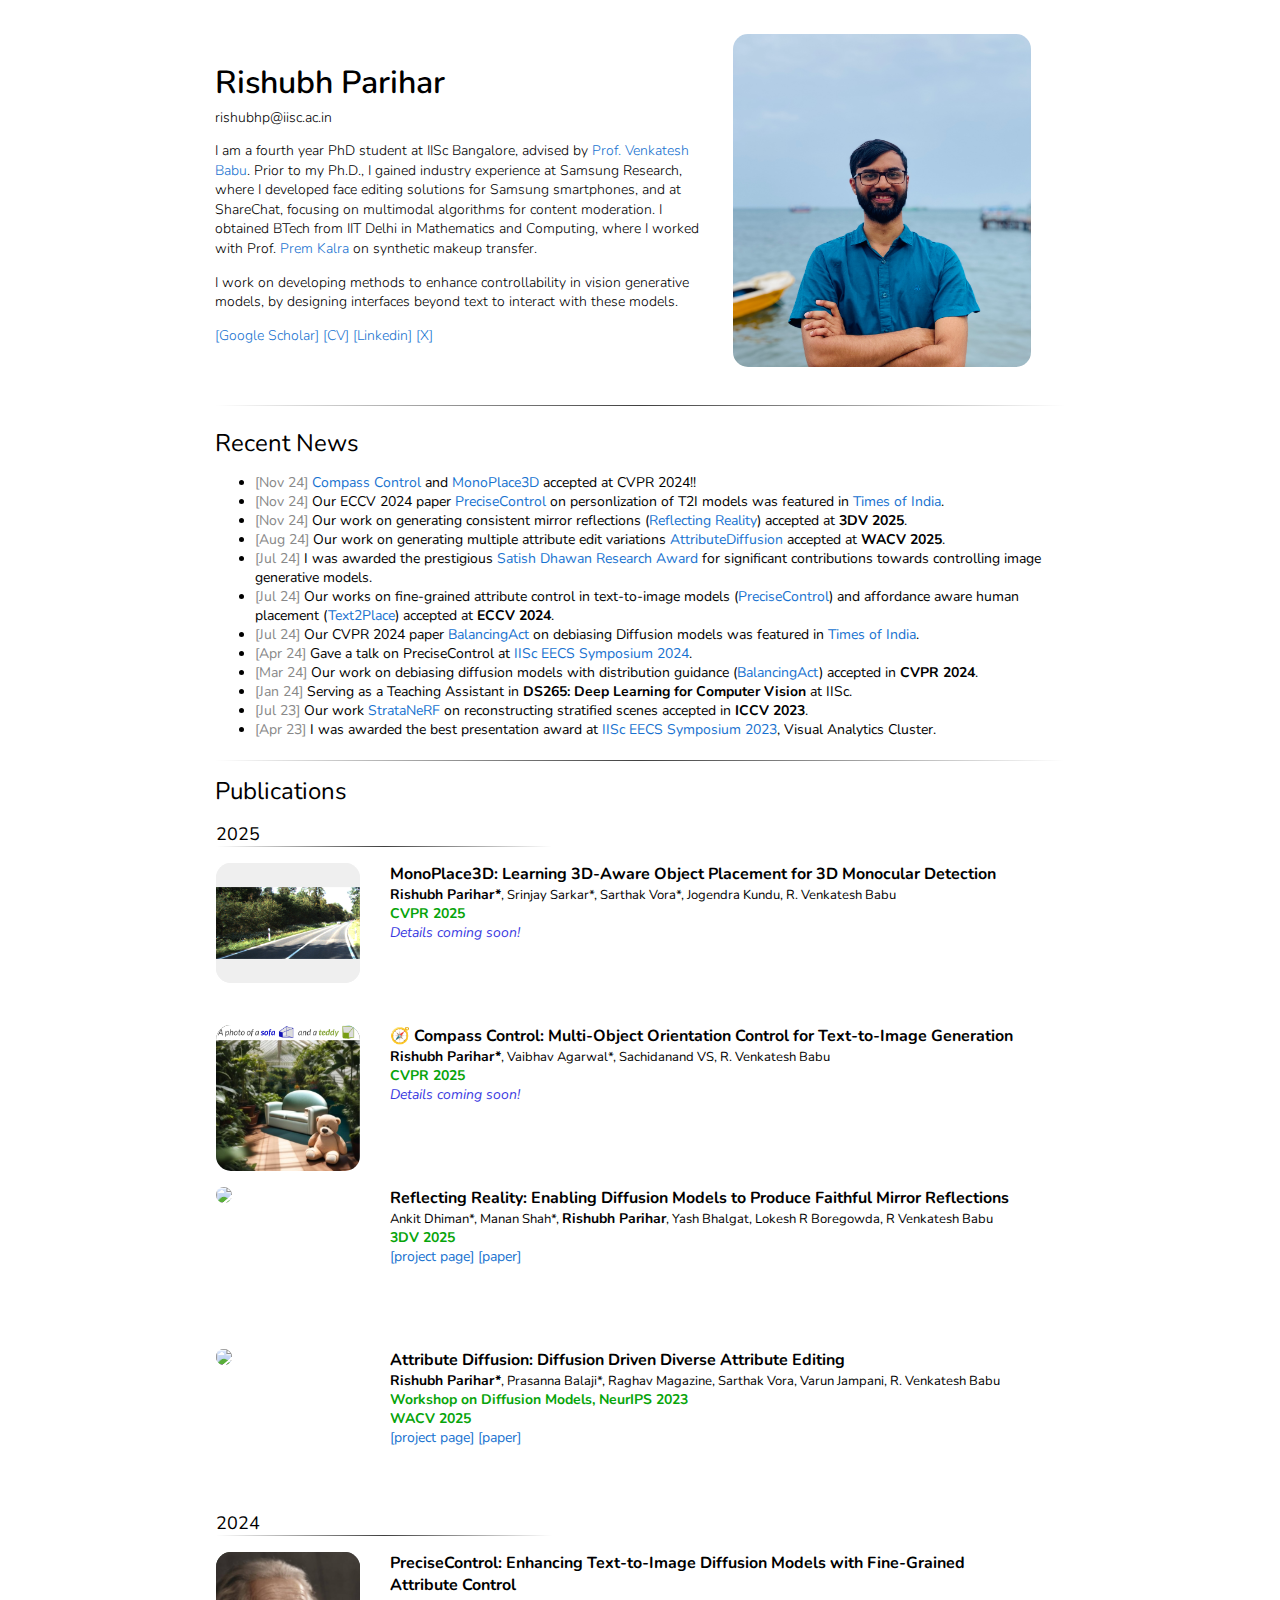
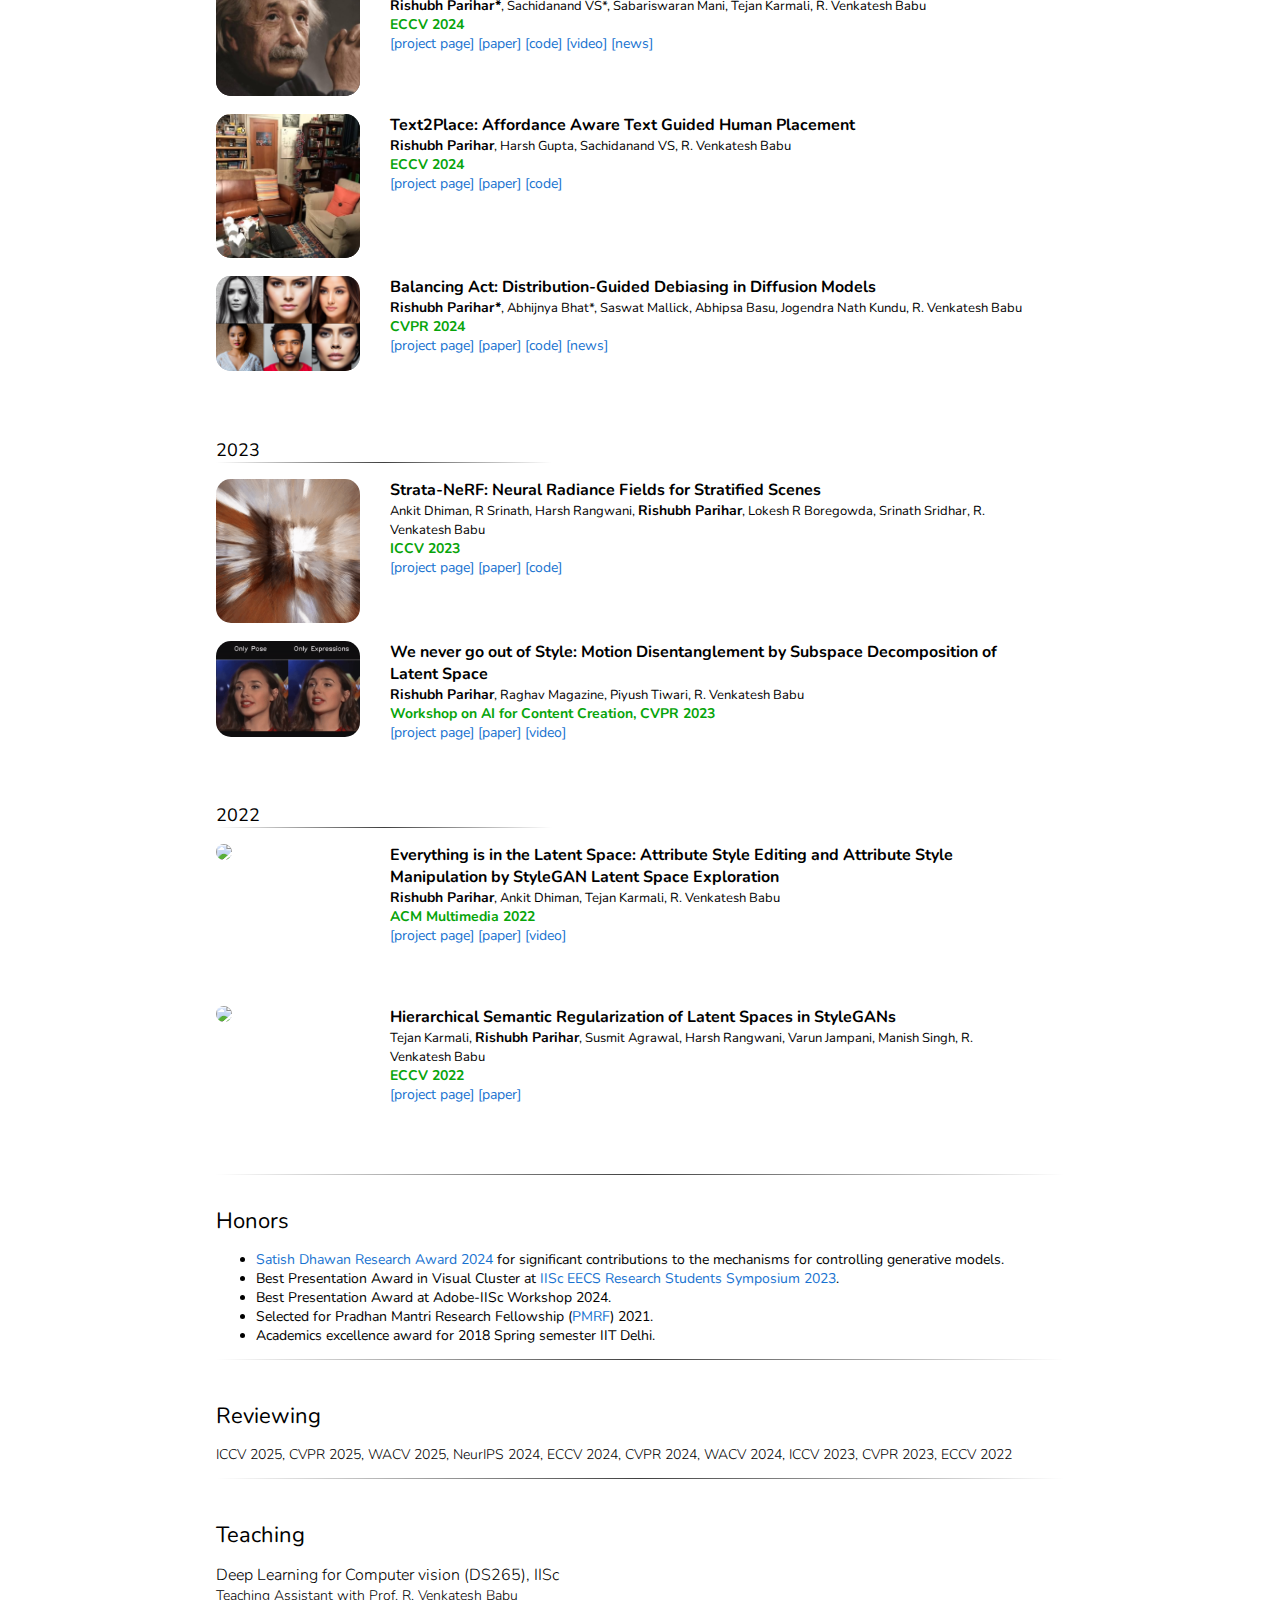
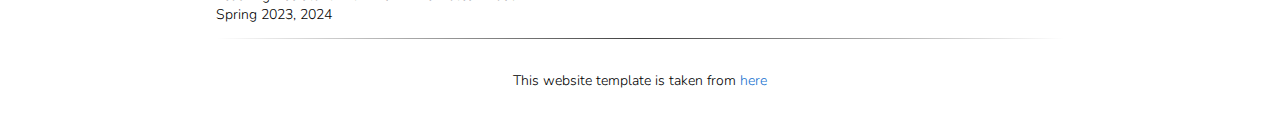
==== index.html @ c621f597 "small-changes" ====
<!DOCTYPE HTML>
<html lang="en"><head><meta http-equiv="Content-Type" content="text/html; charset=UTF-8">

  <title>Rishubh Parihar</title>
  
  <meta name="author" content="Rishubh Parihar">
  <meta name="viewport" content="width=device-width, initial-scale=1">
  <link rel="stylesheet" type="text/css" href="stylesheet.css">
	<link rel="icon" href="data:image/svg+xml,<svg xmlns=%22http://www.w3.org/2000/svg%22 viewBox=%220 0 100 100%22><text y=%22.9em%22 font-size=%2290%22>🎨</text></svg>">
  </style>
</head>  


<head>
  <meta charset="UTF-8">
  <meta name="viewport" content="width=device-width, initial-scale=1.0">
  <title>Rounded Image Example</title>
  <style>
    .rounded-image {
      width: 90%;
      max-width: 100%;
      border-radius: 15px; /* Adjust the value to control roundness */
    }
  </style>
</head>

<head>
  <link href="https://fonts.googleapis.com/css2?family=Nunito:wght@200;300;400;600;700;800;900&display=swap" rel="stylesheet">
  <style>
    body {
      font-family: 'Nunito', sans-serif;
    }
    h1 {
      font-weight: 800; /* Example of using ExtraBold weight */
    }
    p {
      font-weight: 300; /* Example of using Regular weight */
    }
  </style>
</head>


<body style="background-color: rgb(255, 255, 255);">
  <table style="width:100%;max-width:850px;border:20px;border-spacing:0px;border-collapse:separate;margin-right:auto;margin-left:auto;"><tbody>
    <tr style="padding:0px">
      <td style="padding:0px">
        <table style="width:100%;border:0px;border-spacing:0px;border-collapse:separate;margin-right:auto;margin-left:auto;"><tbody>
          <tr style="padding:0px">
            <td style="padding:0%;width:55%;vertical-align:middle;">
              <p style="text-align:left; font-family: 'Nunito', sans-serif; font-weight: 600; margin-bottom: 4px;">
                <font size="6">
                Rishubh Parihar
                </font>
              </p>
              <p style="margin-top: 4px;">
                rishubhp@iisc.ac.in
              </p>
              <p style="line-height:1.4; font-family: 'Nunito', sans-serif; font-weight: 300" > 
              I am a fourth year PhD student at IISc Bangalore, advised by <a href="http://cds.iisc.ac.in/faculty/venky/">Prof. Venkatesh Babu</a>.
              Prior to my Ph.D., I gained industry experience at Samsung Research, where I developed face editing solutions for Samsung smartphones, and at ShareChat, focusing on multimodal algorithms for content moderation. 
              I obtained BTech from IIT Delhi in Mathematics and Computing, where I worked with Prof. <a href="https://www.cse.iitd.ac.in/~pkalra/">Prem Kalra</a> on synthetic makeup transfer.   
              </p>
              <p style="line-height:1.4; font-family: 'Nunito', sans-serif; font-weight: 300"> 
              I work on developing methods to enhance controllability in vision generative models, by designing interfaces beyond text to interact with these models.
              </p>
              <p style="text-align:left">
                <a href="https://scholar.google.com/citations?user=RaRoJFYAAAAJ&hl=en">[Google Scholar]</a>
                <a href="data/rishubh_parihar_cv.pdf">[CV]</a>
                <a href="https://www.linkedin.com/in/rishubh-parihar?originalSubdomain=in">[Linkedin]</a>
                <a href="https://www.linkedin.com/in/rishubh-parihar?originalSubdomain=in">[X]</a>
              </p>
            </td>
            <td style="padding-top:3%;padding-bottom:3%;padding-left:3%;width:40%;max-width:40%;">
              <img class="rounded-image" src="images/dp-n.jpg"> 
            </td>
          </tr>
        </tbody></table>

        <hr>

        <table style="width:100%;border:0px;border-spacing:0px;border-collapse:separate;margin-right:auto;margin-left:auto;"><tbody>
          <!-- News -->
          <tr>
            <td style="padding:0px;width:100%;vertical-align:middle">
              <p style="text-align:left; font-family: 'Nunito', sans-serif; font-weight: 400">
                <font size="5">Recent News</font>
              </p>
              <ul>
		            <li> <font color="#888888">[Nov 24]</font>   <a href="https://rishubhpar.github.io">Compass Control</a> and <a href="https://rishubhpar.github.io">MonoPlace3D</a> accepted at CVPR 2024!! </li>
                <li> <font color="#888888">[Nov 24]</font>   Our ECCV 2024 paper <a href="https://rishubhpar.github.io/PreciseControl.home/">PreciseControl</a> on personlization of T2I models was featured in <a href="https://timesofindia.indiatimes.com/science/dream-to-reality-iisc-system-can-bring-photos-to-life-change-its-context/articleshow/114796003.cms">Times of India</a>. </li>
                <li> <font color="#888888">[Nov 24]</font>   Our work on generating consistent mirror reflections (<a href="https://val.cds.iisc.ac.in/reflecting-reality.github.io/">Reflecting Reality</a>) accepted at <strong>3DV 2025</strong>. </li>
                <li> <font color="#888888">[Aug 24]</font>   Our work on generating multiple attribute edit variations <a href="https://rishubhpar.github.io/">AttributeDiffusion</a> accepted at <strong>WACV 2025</strong>. </li>
                <li> <font color="#888888">[Jul 24]</font>   I was awarded the prestigious <a href = "https://odaa.iisc.ac.in/prof-satish-dhawan-research-award/#:~:text=Prof%20Satish%20Dhawan%20Research%20Award%20was%20instituted%20by%20alumnus%20Swapnesh,focus%20on%20benefiting%20developing%20countries.">Satish Dhawan Research Award</a> for significant contributions towards controlling image generative models.</li>
                <li> <font color="#888888">[Jul 24]</font>   Our works on fine-grained attribute control in text-to-image models (<a href="https://rishubhpar.github.io/PreciseControl.home/">PreciseControl</a>) and affordance aware human placement (<a href="https://rishubhpar.github.io/Text2Place/">Text2Place</a>) accepted at <strong>ECCV 2024</strong>. </li>
                <li> <font color="#888888">[Jul 24]</font>   Our CVPR 2024 paper <a href="https://ab-34.github.io/balancing_act/">BalancingAct</a> on debiasing Diffusion models was featured in <a href="https://timesofindia.indiatimes.com/city/bengaluru/iisc-team-develops-method-to-reduce-bias-in-ai-images/articleshow/112119878.cms">Times of India</a>. </li>
                <li> <font color="#888888">[Apr 24]</font>   Gave a talk on PreciseControl at <a href="https://eecs.iisc.ac.in/eecs-research-students-symposium-2024-2/">IISc EECS Symposium 2024</a>. </li> 
                <li> <font color="#888888">[Mar 24]</font>   Our work on debiasing diffusion models with distribution guidance (<a href="https://ab-34.github.io/balancing_act/">BalancingAct</a>) accepted in <strong>CVPR 2024</strong>. </li> 
                <li> <font color="#888888">[Jan 24]</font>   Serving as a Teaching Assistant in <strong>DS265: Deep Learning for Computer Vision</strong> at IISc. </li> 
                <li> <font color="#888888">[Jul 23]</font>   Our work <a href="https://ankitatiisc.github.io/Strata-NeRF/">StrataNeRF</a> on reconstructing stratified scenes accepted in <strong>ICCV 2023</strong>. </li> 
                <li> <font color="#888888">[Apr 23]</font>   I was awarded the best presentation award at <a href="https://eecs.iisc.ac.in/EECS2023/">IISc EECS Symposium 2023</a>, Visual Analytics Cluster. </li> 
              </ul>
            </td>
          </tr> 

        </tbody></table>

        <hr>

        <!-- Publication details -->
        <table style="width:100%;border:0px;border-spacing:0px;border-collapse:collapse;margin-right:auto;margin-left:auto;"><tbody>
          <p style="text-align:left; font-family: 'Nunito', sans-serif; font-weight: 400">
            <font size="5">
            Publications
            </font>
          </p>


          <td>
            <p style="padding-bottom:0px; margin-bottom: 0px; margin-top: 0px; text-align:left; font-family: 'Nunito', sans-serif; font-weight: 400">
              <font size="4.5">
              2025
              </font>
              <hr class="year_hr" style="margin-top: 0px;">
            </p> 
          </td> 

          <!-- MonoPlace3D -->
          <tr onmouseout="monoplace3D_stop()" onmouseover="monoplace3D_start()">
            <td style="padding-top:20;padding-bottom:20;width:20%;vertical-align:middle">
              <div class="one">
                <div class="two" id='monoplace_image'>
                  <img class="rounded-image" src='images/mono-place-before.png' width="140"></div>
                  <img class="rounded-image" src='images/mono-place-after.png' width="140">
              </div>
              <script type="text/javascript">
                function monoplace3D_start() {
                  document.getElementById('monoplace_image').style.opacity = "0";
                }
                function monoplace3D_stop() {
                  document.getElementById('monoplace_image').style.opacity = "1";
                }
                monoplace3D_stop()
              </script>
            </td>

            <td style="padding-left:5px;padding-right:40px;padding-top:20;padding-bottom:20;width:80%;vertical-align:top">
              <papertitle><font size="3">MonoPlace3D: Learning 3D-Aware Object Placement for 3D Monocular Detection</font></papertitle>
              <br> 
              <font size="2">
              <strong>Rishubh Parihar*</strong>,
              Srinjay Sarkar*,
              Sarthak Vora*,
              Jogendra Kundu,
              R. Venkatesh Babu
              </font>
              <br>
              <span class="conf-name-text"><strong>CVPR 2025</strong></span>
              <br>
              <em><span style="color: rgb(58, 58, 223);">Details coming soon!</em>
              <br> 
            </td>
          </tr>		

          <!-- CompassControl -->
          <tr onmouseout="compass_stop()" onmouseover="compass_start()">
            <td style="padding-top:20;padding-bottom:20;width:20%;vertical-align:middle">
              <div class="one">
                <div class="two" id='compass_image'>
                  <img class="rounded-image" src='images/compass-c-before.png' width="140"></div>
                  <img class="rounded-image" src='images/compass-c-after.gif' width="140">
              </div>
              <script type="text/javascript">
                function compass_start() {
                  document.getElementById('compass_image').style.opacity = "0";
                }
                function compass_stop() {
                  document.getElementById('compass_image').style.opacity = "1";
                }
                compass_stop()
              </script>
            </td>

            <td style="padding-left:5px;padding-right:40px;padding-top:20;padding-bottom:20;width:80%;vertical-align:top">
              <papertitle><font size="3">🧭 Compass Control: Multi-Object Orientation Control for Text-to-Image Generation</font></papertitle>
              <br> 
              <font size="2">
              <strong>Rishubh Parihar*</strong>,
              Vaibhav Agarwal*,
              Sachidanand VS, 
              R. Venkatesh Babu
              </font>
              <br>
              <span class="conf-name-text"><strong>CVPR 2025</strong></span>
              <br>
              <em><span style="color: rgb(58, 58, 223);">Details coming soon!</em>
              <br> 
              <p></p> 
            </td>
          </tr>		

          <!-- Reflecting Reality --> 
          <tr onmouseout="attributediff_stop()" onmouseover="attributediff_start()">
            <td style="padding-top:10;padding-bottom:10;width:20%;vertical-align:middle">
              <div class="one">
                <div class="two" id='attributediff_image'>
                  <img class="rounded-image" src='images/reflecting-reality-after.png' width="140"></div>
                  <img class="rounded-image" src='images/reflecting-reality-before.png' width="140"> 
              </div>
              <script type="text/javascript">
                function attributediff_start() {
                  document.getElementById('attributediff_image').style.opacity = "1";
                }
                function attributediff_stop() {
                  document.getElementById('attributediff_image').style.opacity = "0";
                }
              attributediff_stop()
              </script>
            </td>

            <td style="padding-left:5px;padding-right:40px;padding-top:20;padding-bottom:20;width:80%;vertical-align:top">
              <papertitle><font size="3">Reflecting Reality: Enabling Diffusion Models to Produce Faithful Mirror Reflections</font></papertitle>
              <br> 
              <font size="2">
              Ankit Dhiman*,
              Manan Shah*,
              <strong>Rishubh Parihar</strong>,    
              Yash Bhalgat,
              Lokesh R Boregowda,
              R Venkatesh Babu
              </font>
              <br>
              <span class="conf-name-text"><strong>3DV 2025</strong></span>
	            <br>
              <a href="https://val.cds.iisc.ac.in/reflecting-reality.github.io/">[project page]</a> 
              <a href="https://arxiv.org/abs/2409.14677">[paper]</a> 
              <br> 
            </td>
          </tr>		

          <!-- Explore diverse attributes --> 
          <tr onmouseout="attributediff_stop()" onmouseover="attributediff_start()">
            <td style="padding-top:10;padding-bottom:10;width:20%;vertical-align:middle">
              <div class="one">
                <div class="two" id='attributediff_image'>
                  <img class="rounded-image" src='images/attributediff_after.gif' width="140"></div>
                  <img class="rounded-image" src='images/attributediff_before.gif' width="140"> 
              </div>
              <script type="text/javascript">
                function attributediff_start() {
                  document.getElementById('attributediff_image').style.opacity = "1";
                }
                function attributediff_stop() {
                  document.getElementById('attributediff_image').style.opacity = "0";
                }
              attributediff_stop()
              </script>
            </td>

            <td style="padding-left:5px;padding-right:40px;padding-top:20;padding-bottom:20;width:80%;vertical-align:top">
              <papertitle><font size="3">Attribute Diffusion: Diffusion Driven Diverse Attribute Editing</font></papertitle>
              <br> 
              <font size="2">
              <strong>Rishubh Parihar*</strong>,
              Prasanna Balaji*,
              Raghav Magazine,
              Sarthak Vora,
              Varun Jampani,
              R. Venkatesh Babu
              </font>
              <br>
              <span class="conf-name-text"><strong>Workshop on Diffusion Models, NeurIPS 2023</strong></span>
              <br>
              <span class="conf-name-text"><strong>WACV 2025</strong></span>
	            <br>
              <a href="https://rishubhpar.github.io/attributediffusion/">[project page]</a>
              <a href="https://openaccess.thecvf.com/content/WACV2025/papers/Parihar_Attribute_Diffusion_Diffusion_Driven_Diverse_Attribute_Editing_WACV_2025_paper.pdf">[paper]</a> 
              <br> 
            </td>
          </tr>		  

          <td>
            <p style="padding-bottom:0px; margin-bottom: 0px; margin-top: 0px; text-align:left; font-family: 'Nunito', sans-serif; font-weight: 400">
              <font size="4.5">
              2024
              </font>
              <hr class="year_hr" style="margin-top: 0px;">
            </p> 
          </td>

          <!-- Precise Control -->
          <tr onmouseout="precise_stop()" onmouseover="precise_start()">
          <td style="padding-top:20;padding-bottom:20;width:20%;vertical-align:middle">
              <div class="one">
                <div class="two" id='pc_image'>
                  <img class="rounded-image" src='images/precise-ctrl-before.png' width="140"></div>
                  <img class="rounded-image" src='images/precise-ctrl-after.png' width="140">
              </div>
              <script type="text/javascript">
                function precise_start() {
                  document.getElementById('pc_image').style.opacity = "0";
                }
                function precise_stop() {
                  document.getElementById('pc_image').style.opacity = "1";
                }
                precise_stop()
              </script>
            </td>

            <td style="padding-left:5px;padding-right:40px;padding-top:20;padding-bottom:20;width:80%;vertical-align:top">
              <papertitle><font size="3">PreciseControl: Enhancing Text-to-Image Diffusion Models with Fine-Grained Attribute Control</font></papertitle>
              <br> 
              <font size="2">
              <strong>Rishubh Parihar*</strong>,
              Sachidanand VS*,
              Sabariswaran Mani,
              Tejan Karmali,
              R. Venkatesh Babu
              </font>
              <br>
              <span class="conf-name-text"><strong>ECCV 2024</strong></span>
	            <br>
              <a href="https://rishubhpar.github.io/PreciseControl.home/">[project page]</a>
              <a href="https://arxiv.org/abs/2408.05083">[paper]</a> 
              <a href="https://github.com/rishubhpar/PreciseControl">[code]</a> 
              <a href="https://www.youtube.com/watch?v=t9GJT1HnQhU">[video]</a> 
              <a href="https://timesofindia.indiatimes.com/science/dream-to-reality-iisc-system-can-bring-photos-to-life-change-its-context/articleshow/114796003.cms">[news]</a>  
              <br> 
              <p></p> 
            </td>
          </tr>		


          <!-- Text2Place -->
          <tr onmouseout="text2place_stop()" onmouseover="text2place_start()">
            <td style="padding-top:20;padding-bottom:20;width:20%;vertical-align:middle">
              <div class="one">
                <div class="two" id='personscene_image'>
                  <img class="rounded-image" src='images/person-scene-before.png' width="140"></div>
                  <img class="rounded-image" src='images/person-scene-after.png' width="140">
              </div>
              <script type="text/javascript">
                function text2place_start() {
                  document.getElementById('personscene_image').style.opacity = "0";
                }
                function text2place_stop() {
                  document.getElementById('personscene_image').style.opacity = "1";
                }
                text2place_stop()
              </script>
            </td>

            <td style="padding-left:5px;padding-right:40px;padding-top:20;padding-bottom:20;width:80%;vertical-align:top">
              <papertitle><font size="3">Text2Place: Affordance Aware Text Guided Human Placement</font></papertitle>
              <br> 
              <font size="2">
              <strong>Rishubh Parihar</strong>,
              Harsh Gupta,
              Sachidanand VS,
              R. Venkatesh Babu
              </font>
              <br>
              <span class="conf-name-text"><strong>ECCV 2024</strong></span>
	            <br>
              <a href="https://rishubhpar.github.io/Text2Place/">[project page]</a>
              <a href="https://arxiv.org/pdf/2407.15446v1">[paper]</a> 
              <a href="https://github.com/Harsh-Gupta9897/Text2Place">[code]</a>
              <br> 
              <p></p> 
            </td>
          </tr>		


          <!-- BalancingAct -->
          <tr onmouseout="balance_stop()" onmouseover="balance_start()">
            <td style="padding-top:20;padding-bottom:20;width:20%;vertical-align:bottom">
              <div class="one">
                <div class="two" id='balanceAct_image'>
                  <img class="rounded-image" src='images/balancingAct-before.png' width="140"></div>
                  <img class="rounded-image" src='images/balancingAct-after.png' width="140">
              </div>
              <script type="text/javascript">
                function balance_start() {
                  document.getElementById('balanceAct_image').style.opacity = "0";
                }

                function balance_stop() {
                  document.getElementById('balanceAct_image').style.opacity = "1";
                }
                balance_stop()
              </script>
            </td>

            <td style="padding-left:5px;padding-right:40px;padding-top:20;padding-bottom:20;width:80%;vertical-align:top">
              <papertitle><font size="3">Balancing Act: Distribution-Guided Debiasing in Diffusion Models</font></papertitle>
              <br> 
              <font size="2">
              <strong>Rishubh Parihar*</strong>,
              Abhijnya Bhat*,
              Saswat Mallick,
              Abhipsa Basu,
              Jogendra Nath Kundu,
              R. Venkatesh Babu
              </font>
              <br>
              <span class="conf-name-text"><strong>CVPR 2024</strong></span>
	            <br>
              <a href="https://ab-34.github.io/balancing_act/">[project page]</a>
              <a href="https://arxiv.org/abs/2402.18206">[paper]</a> 
              <a href="https://github.com/rishubhpar/debiasing_gen_models">[code]</a>
              <a href="https://timesofindia.indiatimes.com/city/bengaluru/iisc-team-develops-method-to-reduce-bias-in-ai-images/articleshow/112119878.cms">[news]</a>
              <br> 
              <p></p> 
            </td>
          </tr>		

          <td>
            <p style="padding-bottom:0px; margin-bottom: 0px; margin-top: 0px; text-align:left; font-family: 'Nunito', sans-serif; font-weight: 400">
              <font size="4.5">
              2023
              </font>
              <hr class="year_hr" style="margin-top: 0px;">
            </p> 
          </td>

          <!-- StrataNerF paper -->
          <tr onmouseout="strata_stop()" onmouseover="strata_start()">
            <td style="padding-top:20;padding-bottom:20;width:20%;vertical-align:middle">
              <div class="one">
                <div class="two" id='stratan_image'>
                  <img class="rounded-image" src='images/stratan_after.gif' width="140"></div>
                  <img class="rounded-image" src='images/stratan_before.gif' width="140">
              </div>
              <script type="text/javascript">
                function strata_start() {
                  document.getElementById('stratan_image').style.opacity = "1";
                }

                function strata_stop() {
                  document.getElementById('stratan_image').style.opacity = "0";
                }
                strata_stop()
              </script>
            </td>
            <td style="padding-left:5px;padding-right:40px;padding-top:20;padding-bottom:20;width:80%;vertical-align:top">
              <papertitle><font size="3">Strata-NeRF: Neural Radiance Fields for Stratified Scenes</font></papertitle>
              <br>
              <font size="2">
              Ankit Dhiman,
              R Srinath,
              Harsh Rangwani,
              <Strong>Rishubh Parihar</Strong>,
              Lokesh R Boregowda,
              Srinath Sridhar,
              R. Venkatesh Babu
              </font>
              <br>
              <span class="conf-name-text"><strong>ICCV 2023</strong></span>
	            <br>
              <a href="https://ankitatiisc.github.io/Strata-NeRF/">[project page]</a>
              <a href="https://arxiv.org/abs/2308.10337">[paper]</a>
              <a href="https://github.com/ankitatiisc/Strata-NeRF">[code]</a> 
              <br>
              <p></p> 
            </td>
          </tr>		

	
          <!-- Motion Style paper -->
          <tr onmouseout="motion_stop()" onmouseover="motion_start()">
            <td style="padding-top:20;padding-bottom:20;width:20%;vertical-align:bottom">
              <div class="one">
                <div class="two" id='motion_image'>
                  <img class="rounded-image" src='images/motion_style_after.gif' width="140"></div>
                <img class="rounded-image" src='images/motion_style_before.gif' width="140">  
              </div>
              <script type="text/javascript">
                function motion_start() {
                  document.getElementById('motion_image').style.opacity = "1";
                }

                function motion_stop() {
                  document.getElementById('motion_image').style.opacity = "0";
                }
                motion_stop()
              </script>
            </td>
            <td style="padding-left:5px;padding-right:40px;padding-top:20;padding-bottom:20;width:80%;vertical-align:top">
              <papertitle><font size="3">We never go out of Style: Motion Disentanglement by Subspace Decomposition of Latent Space</font></papertitle>
              <br>
              <font size="2">
              <Strong>Rishubh Parihar</Strong>,
              Raghav Magazine,
              Piyush Tiwari,
              R. Venkatesh Babu
              </font>
              <br>
              <span class="conf-name-text"><strong>Workshop on AI for Content Creation, CVPR 2023</strong></span>
	            <br>
              <a href="https://rishubhpar.github.io/motionstyle/">[project page]</a>
              <a href="https://arxiv.org/abs/2306.00559">[paper]</a>
              <a href="https://youtu.be/ngqXK5VJGzo">[video]</a>
              <br>
              <p></p> 
            </td>
          </tr>		

          <td>
            <p style="padding-bottom:0px; margin-bottom: 0px; margin-top: 0px; text-align:left; font-family: 'Nunito', sans-serif; font-weight: 400">
              <font size="4.5">
              2022
              </font>
              <hr class="year_hr" style="margin-top: 0px;">
            </p> 
          </td>

          <!-- FLAME paper -->
          <tr onmouseout="flame_stop()" onmouseover="flame_start()">
            <td style="padding-top:20;padding-bottom:20;width:20%;vertical-align:middle">
              <div class="one">
                <div class="two" id='flame_image'>
                  <img class="rounded-image" src='images/flame_before.gif' width="140"></div>
                  <img class="rounded-image" src='images/flame_after.gif' width="140">
              </div>
              <script type="text/javascript">
                function flame_start() {
                  document.getElementById('flame_image').style.opacity = "1";
                }

                function flame_stop() {
                  document.getElementById('flame_image').style.opacity = "0";
                }
                flame_stop()
              </script>
            </td>
            <td style="padding-left:5px;padding-right:40px;padding-top:20;padding-bottom:20;width:80%;vertical-align:top">
              <papertitle><font size="3">Everything is in the Latent Space: Attribute Style Editing and Attribute Style Manipulation
                by StyleGAN Latent Space Exploration</font></papertitle>
              <br>
              <font size="2">
              <Strong>Rishubh Parihar</Strong>,
              Ankit Dhiman,
              Tejan Karmali,
              R. Venkatesh Babu
              </font>
              <br>
              <span class="conf-name-text"><strong>ACM Multimedia 2022</strong></span>
	            <br>
              <a href="https://sites.google.com/view/flamelatentediting/">[project page]</a>
              <a href="https://arxiv.org/abs/2207.09855">[paper]</a>
              <a href="https://drive.google.com/file/d/1LgKowoYnaJ5sX5TAI7heGOLhGkTbZ5qS/view">[video]</a>
              <br>
              <p></p> 
            </td>
          </tr>		

      
          <!-- HSR Paper --> 
          <tr onmouseout="hsr_stop()" onmouseover="hsr_start()">
            <td style="padding-top:20;padding-bottom:20;width:20%;vertical-align:middle">
              <div class="one">
                <div class="two" id='hsr_image'>
                  <img class="rounded-image" src='images/hsr_before.png' width="140"></div>
                <img class="rounded-image" src='images/hsr_after.png' width="140">
              </div>
              <script type="text/javascript">
                function hsr_start() {
                  document.getElementById('hsr_image').style.opacity = "1";
                }
                function hsr_stop() {
                  document.getElementById('hsr_image').style.opacity = "0";
                }
                hsr_stop()
              </script>
            </td>
            <td style="padding-left:5px;padding-right:40px;padding-top:20;padding-bottom:20;width:80%;vertical-align:top">
              <papertitle><font size="3">Hierarchical Semantic Regularization of Latent Spaces in StyleGANs</font></papertitle>
              <br>
              <font size="2">
              Tejan Karmali,
              <Strong>Rishubh Parihar</Strong>,
              Susmit Agrawal,
              Harsh Rangwani,
              Varun Jampani,
              Manish Singh,
              R. Venkatesh Babu
              </font>
              <br>
              <span class="conf-name-text"><strong>ECCV 2022</strong></span>
              <br>
              <a href="https://sites.google.com/view/hsr-eccv22/">[project page]</a>
              <a href="https://arxiv.org/abs/2208.03764">[paper]</a>
            </td>
          </tr>
        </tbody>
        </table>

  <hr> 

  <tr>
    <td style="padding-top:10px; padding-bottom:10px; width:60%; vertical-align:middle">
      <p style="padding-bottom:0px; text-align:left; font-family: 'Nunito', sans-serif; font-weight: 400">
        <span style="font-size:22px;">Honors</span>
        <ul>
          <li> <a href="https://odaa.iisc.ac.in/prof-satish-dhawan-research-award/#:~:text=Prof%20Satish%20Dhawan%20Research%20Award%20was%20instituted%20by%20alumnus%20Swapnesh,focus%20on%20benefiting%20developing%20countries.">Satish Dhawan Research Award 2024</a> for significant contributions to the mechanisms for controlling generative models.</li>
          <li> Best Presentation Award in Visual Cluster at <a href="https://eecs.iisc.ac.in/EECS2023/">IISc EECS Research Students Symposium 2023</a>.</li>
          <li> Best Presentation Award at Adobe-IISc Workshop 2024.</li>   
          <li> Selected for Pradhan Mantri Research Fellowship (<a href="https://www.pmrf.in/">PMRF</a>) 2021.</li>
          <li> Academics excellence award for 2018 Spring semester IIT Delhi.</li>
        </ul>
      </p> 
    <hr>
    </td>
  </tr>
  
  
  <tr>
    <td style="padding-top:10px; padding-bottom:10px; width:60%; vertical-align:middle">
      <p style="padding-bottom:0px; text-align:left; font-family: 'Nunito', sans-serif; font-weight: 400">
        <span style="font-size:22px;">Reviewing</span>
        <br>
        <p>
        ICCV 2025, CVPR 2025, WACV 2025, NeurIPS 2024, ECCV 2024, CVPR 2024, WACV 2024, ICCV 2023, CVPR 2023, ECCV 2022
      </p>
      </p>
    <hr>
    </td>
  </tr> 

  <tr>
    <td style="padding-top:10px; padding-bottom:10px; width:60%; vertical-align:middle">
      <p style="padding-bottom:0px; text-align:left; font-family: 'Nunito', sans-serif; font-weight: 400">
        <span style="font-size:22px;">Teaching</span>
        <br>
        <p>
          <p>
          <font size="3"> Deep Learning for Computer vision (DS265), IISc </font>
          <br>
          Teaching Assistant with Prof. R. Venkatesh Babu
          <br>
          Spring 2023, 2024
          </p>
      </p> 
      <hr>
    </td>
  </tr> 



  <tr>
    <td align="center">
    <p>
      This website template is taken from <a href="https://jonbarron.info/"> here </a>
    </p>
    </td>
  </tr>

</body>

</html>
---- stylesheet.css ----
/* latin-ext */
@font-face {
  font-family: 'Lato';
  font-style: italic;
  font-weight: 400;
  src: local('Lato Italic'), local('Lato-Italic'), url(https://fonts.gstatic.com/s/lato/v15/S6u8w4BMUTPHjxsAUi-qNiXg7eU0.woff2) format('woff2');
  unicode-range: U+0100-024F, U+0259, U+1E00-1EFF, U+2020, U+20A0-20AB, U+20AD-20CF, U+2113, U+2C60-2C7F, U+A720-A7FF;
}
/* latin */
@font-face {
  font-family: 'Lato';
  font-style: italic;
  font-weight: 400;
  src: local('Lato Italic'), local('Lato-Italic'), url(https://fonts.gstatic.com/s/lato/v15/S6u8w4BMUTPHjxsAXC-qNiXg7Q.woff2) format('woff2');
  unicode-range: U+0000-00FF, U+0131, U+0152-0153, U+02BB-02BC, U+02C6, U+02DA, U+02DC, U+2000-206F, U+2074, U+20AC, U+2122, U+2191, U+2193, U+2212, U+2215, U+FEFF, U+FFFD;
}
/* latin-ext */
@font-face {
  font-family: 'Lato';
  font-style: italic;
  font-weight: 700;
  src: local('Lato Bold Italic'), local('Lato-BoldItalic'), url(https://fonts.gstatic.com/s/lato/v15/S6u_w4BMUTPHjxsI5wq_FQftx9897sxZ.woff2) format('woff2');
  unicode-range: U+0100-024F, U+0259, U+1E00-1EFF, U+2020, U+20A0-20AB, U+20AD-20CF, U+2113, U+2C60-2C7F, U+A720-A7FF;
}
/* latin */
@font-face {
  font-family: 'Lato';
  font-style: italic;
  font-weight: 700;
  src: local('Lato Bold Italic'), local('Lato-BoldItalic'), url(https://fonts.gstatic.com/s/lato/v15/S6u_w4BMUTPHjxsI5wq_Gwftx9897g.woff2) format('woff2');
  unicode-range: U+0000-00FF, U+0131, U+0152-0153, U+02BB-02BC, U+02C6, U+02DA, U+02DC, U+2000-206F, U+2074, U+20AC, U+2122, U+2191, U+2193, U+2212, U+2215, U+FEFF, U+FFFD;
}
/* latin-ext */
@font-face {
  font-family: 'Lato';
  font-style: normal;
  font-weight: 400;
  src: local('Lato Regular'), local('Lato-Regular'), url(https://fonts.gstatic.com/s/lato/v15/S6uyw4BMUTPHjxAwXiWtFCfQ7A.woff2) format('woff2');
  unicode-range: U+0100-024F, U+0259, U+1E00-1EFF, U+2020, U+20A0-20AB, U+20AD-20CF, U+2113, U+2C60-2C7F, U+A720-A7FF;
}
/* latin */
@font-face {
  font-family: 'Lato';
  font-style: normal;
  font-weight: 400;
  src: local('Lato Regular'), local('Lato-Regular'), url(https://fonts.gstatic.com/s/lato/v15/S6uyw4BMUTPHjx4wXiWtFCc.woff2) format('woff2');
  unicode-range: U+0000-00FF, U+0131, U+0152-0153, U+02BB-02BC, U+02C6, U+02DA, U+02DC, U+2000-206F, U+2074, U+20AC, U+2122, U+2191, U+2193, U+2212, U+2215, U+FEFF, U+FFFD;
}
/* latin-ext */
@font-face {
  font-family: 'Lato';
  font-style: normal;
  font-weight: 700;
  src: local('Lato Bold'), local('Lato-Bold'), url(https://fonts.gstatic.com/s/lato/v15/S6u9w4BMUTPHh6UVSwaPGQ3q5d0N7w.woff2) format('woff2');
  unicode-range: U+0100-024F, U+0259, U+1E00-1EFF, U+2020, U+20A0-20AB, U+20AD-20CF, U+2113, U+2C60-2C7F, U+A720-A7FF;
}
/* latin */
@font-face {
  font-family: 'Lato';
  font-style: normal;
  font-weight: 700;
  src: local('Lato Bold'), local('Lato-Bold'), url(https://fonts.gstatic.com/s/lato/v15/S6u9w4BMUTPHh6UVSwiPGQ3q5d0.woff2) format('woff2');
  unicode-range: U+0000-00FF, U+0131, U+0152-0153, U+02BB-02BC, U+02C6, U+02DA, U+02DC, U+2000-206F, U+2074, U+20AC, U+2122, U+2191, U+2193, U+2212, U+2215, U+FEFF, U+FFFD;
}

a {
  color: #1772d0;
  text-decoration: none;
}

a:focus,
a:hover {
  color: #f09228;
  text-decoration: none;
}

body,
td,
th,
tr,
p,
a {
  font-family: 'Nunito', Verdana, Helvetica, sans-serif;
  font-size: 14px
}

strong {
  font-family: 'Nunito', Verdana, Helvetica, sans-serif;
  font-size: 14px;
}

heading {
  font-family: 'Nunito', Verdana, Helvetica, sans-serif;
  font-size: 14px;
}

hr
{
	border: 0;
	height: 1px;
	background-image: linear-gradient(to right, rgba(0, 0, 0, 0), rgba(0, 0, 0, 0.75), rgba(0, 0, 0, 0));
}

hr.year_hr
{
	width:200%;
	margin:0px;
}

papertitle {
  font-family: 'Nunito', Verdana, Helvetica, sans-serif;
  font-size: 14px;
  font-weight: 700
}

name {
  font-family: 'Nunito', Verdana, Helvetica, sans-serif;
  font-size: 32px;
}

.one {
  width: 160px;
  height: 160px;
  position: relative;
}

.two {
  width: 160px;
  height: 160px;
  position: absolute;
  transition: opacity .2s ease-in-out;
  -moz-transition: opacity .2s ease-in-out;
  -webkit-transition: opacity .2s ease-in-out;
}

.fade {
  transition: opacity .2s ease-in-out;
  -moz-transition: opacity .2s ease-in-out;
  -webkit-transition: opacity .2s ease-in-out;
}

span.highlight {
  background-color: #ffffd0;
}

.conf-name-text {
  color: rgb(7, 164, 10);
}
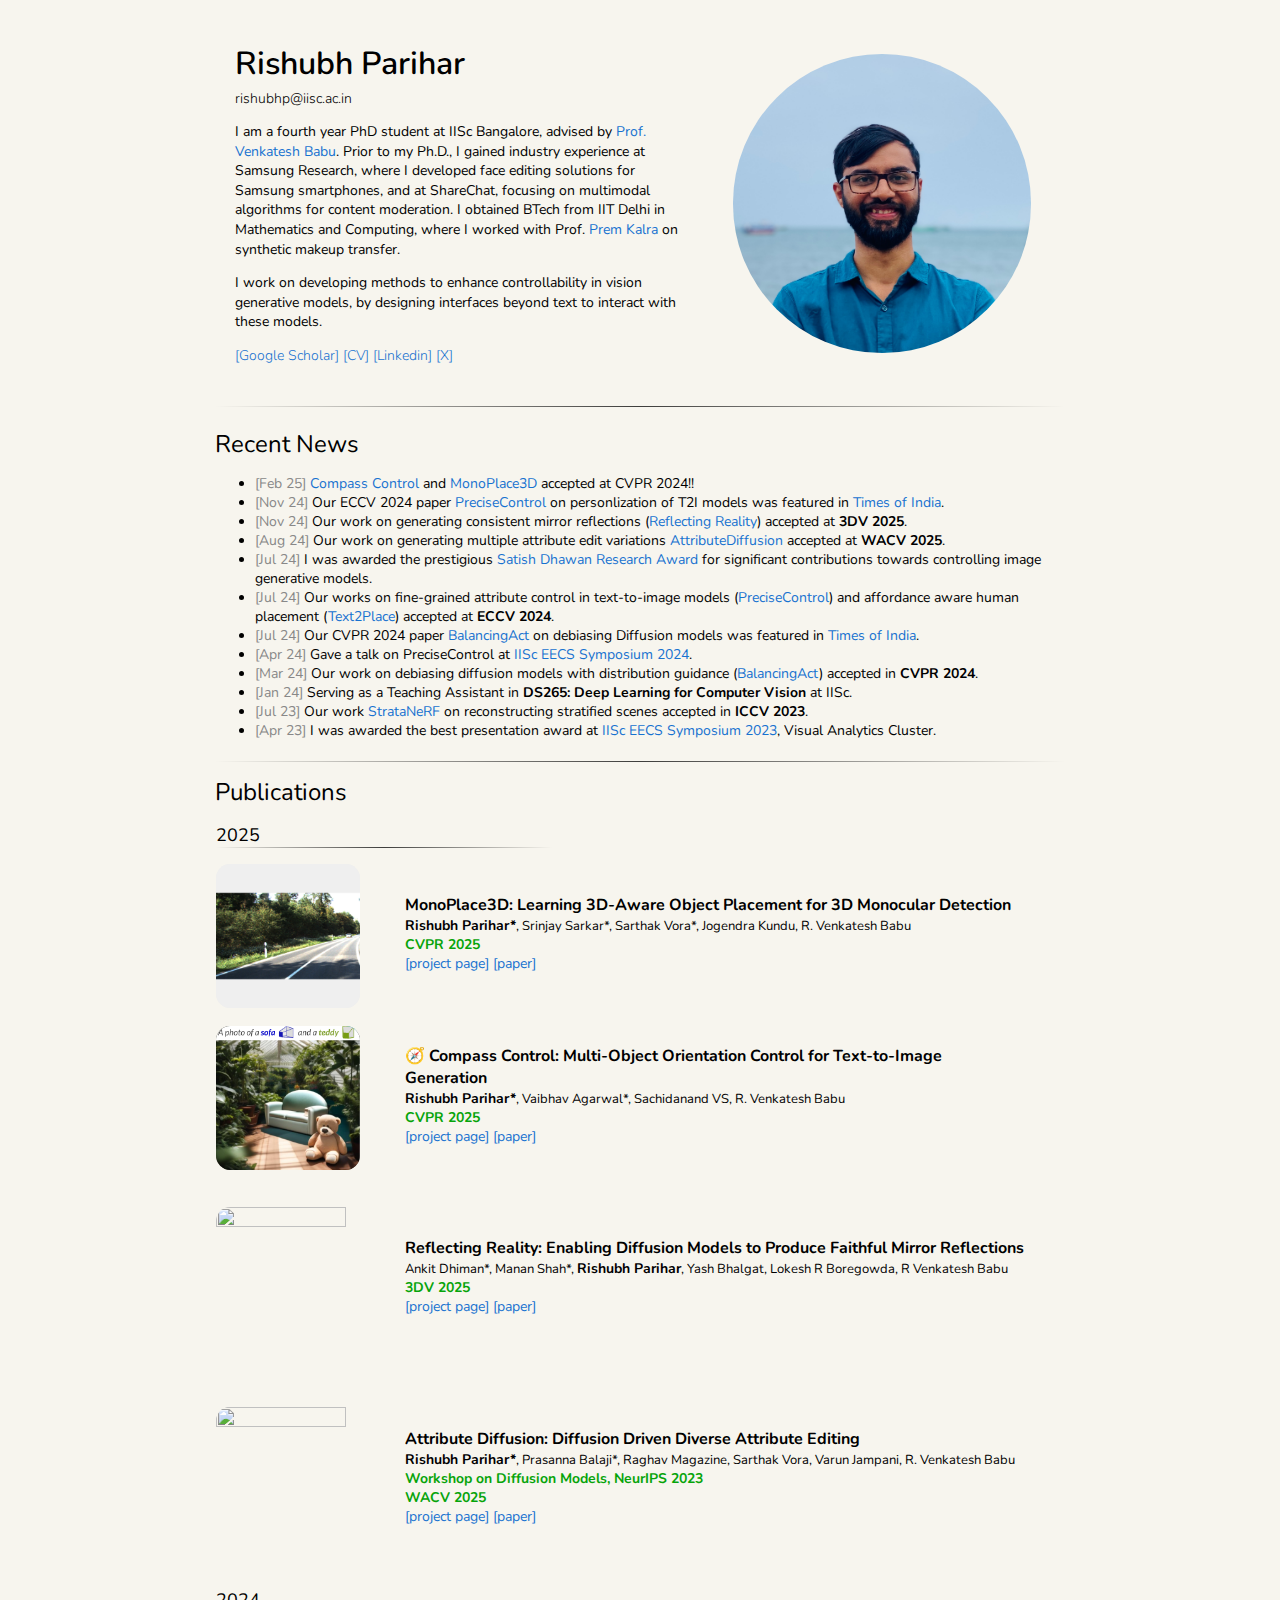
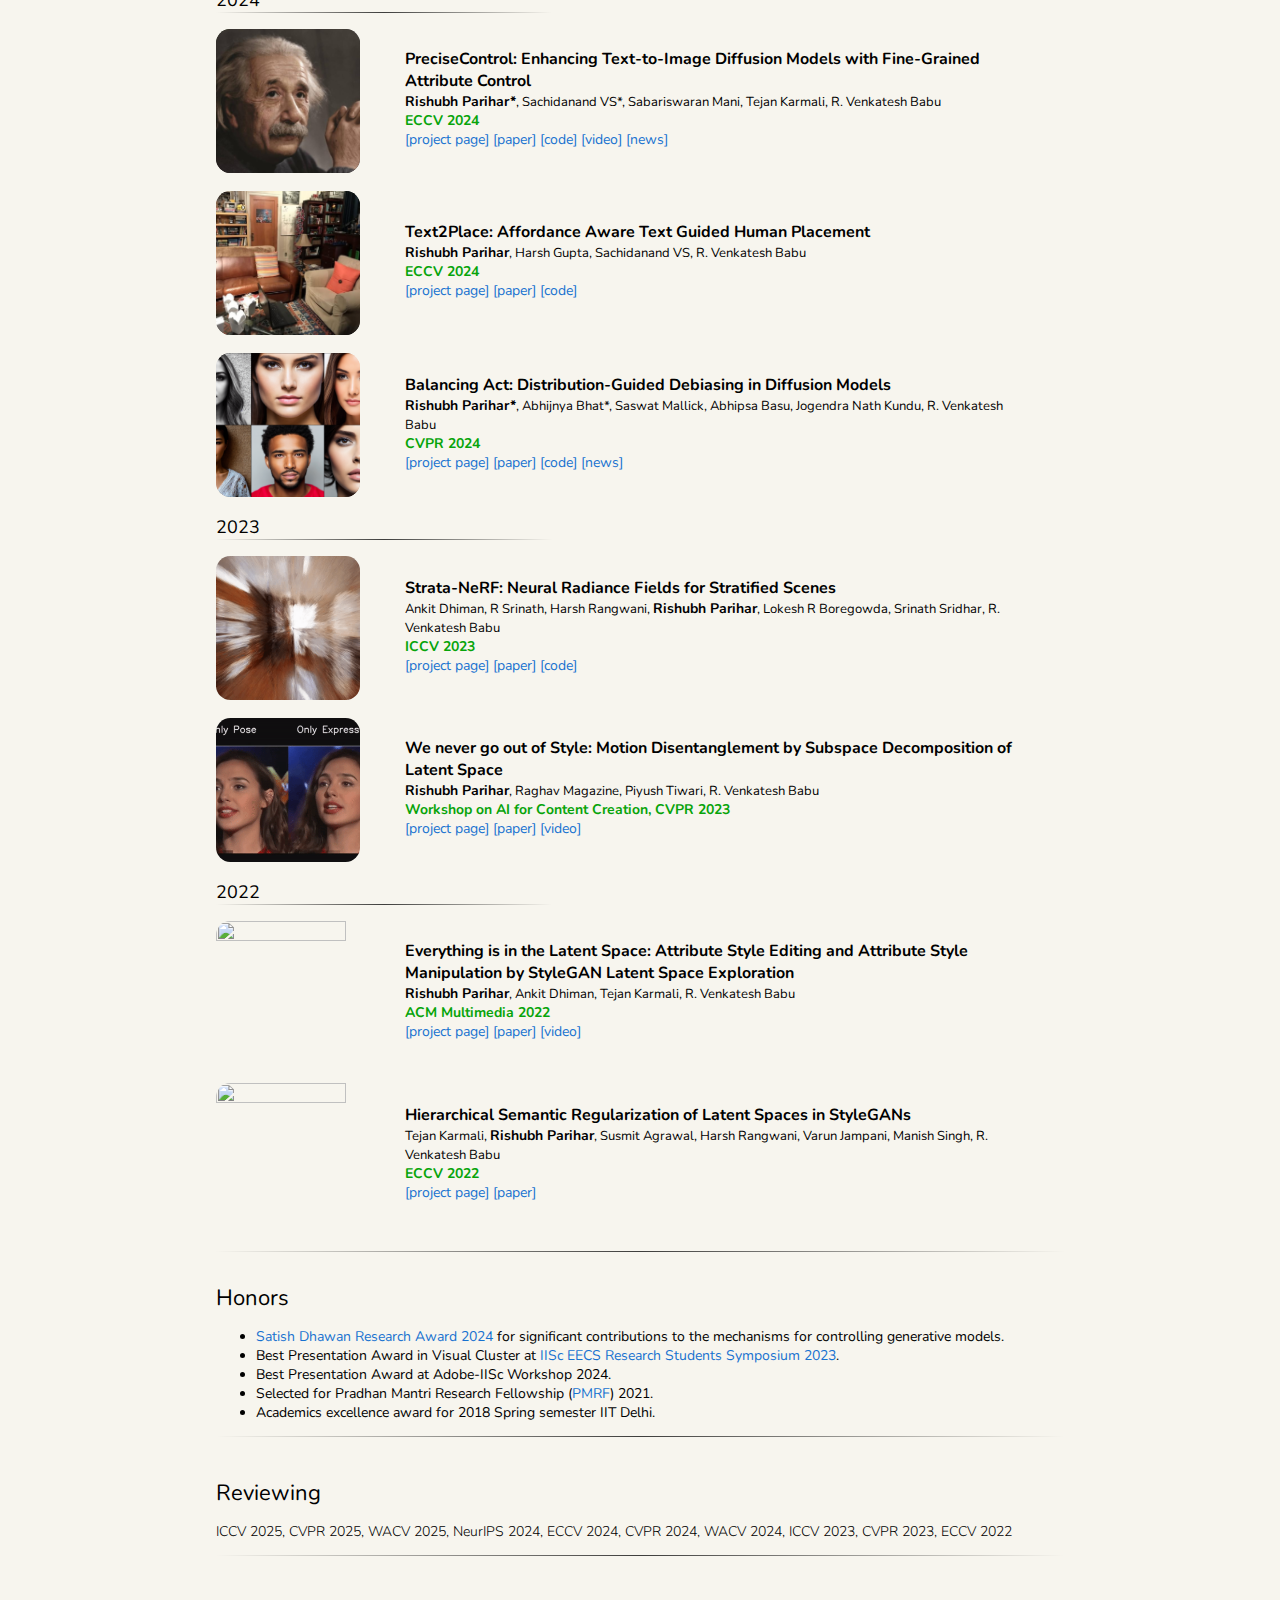
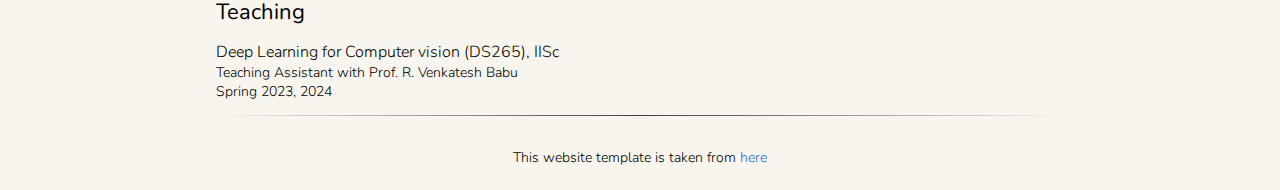
==== commit 0008e24e: "webchange" ====
--- a/index.html
+++ b/index.html
@@ -11,7 +11,7 @@
 </head>  
 
 
-<head>
+<!-- <head>
   <meta charset="UTF-8">
   <meta name="viewport" content="width=device-width, initial-scale=1.0">
   <title>Rounded Image Example</title>
@@ -22,7 +22,7 @@
       border-radius: 15px; /* Adjust the value to control roundness */
     }
   </style>
-</head>
+</head> -->
 
 <head>
   <link href="https://fonts.googleapis.com/css2?family=Nunito:wght@200;300;400;600;700;800;900&display=swap" rel="stylesheet">
@@ -40,13 +40,13 @@
 </head>
 
 
-<body style="background-color: rgb(255, 255, 255);">
+<body style="background-color: rgb(247, 245, 238);">
   <table style="width:100%;max-width:850px;border:20px;border-spacing:0px;border-collapse:separate;margin-right:auto;margin-left:auto;"><tbody>
     <tr style="padding:0px">
       <td style="padding:0px">
         <table style="width:100%;border:0px;border-spacing:0px;border-collapse:separate;margin-right:auto;margin-left:auto;"><tbody>
-          <tr style="padding:0px">
-            <td style="padding:0%;width:55%;vertical-align:middle;">
+          <tr style="padding:0px; background-color: rgb(247, 245, 238); border-radius: 15px;">
+            <td style="padding:20px;width:55%;vertical-align:middle;">
               <p style="text-align:left; font-family: 'Nunito', sans-serif; font-weight: 600; margin-bottom: 4px;">
                 <font size="6">
                 Rishubh Parihar
@@ -55,12 +55,12 @@
               <p style="margin-top: 4px;">
                 rishubhp@iisc.ac.in
               </p>
-              <p style="line-height:1.4; font-family: 'Nunito', sans-serif; font-weight: 300" > 
+              <p style="line-height:1.4; font-family: 'Nunito', sans-serif; font-weight: 400" > 
               I am a fourth year PhD student at IISc Bangalore, advised by <a href="http://cds.iisc.ac.in/faculty/venky/">Prof. Venkatesh Babu</a>.
               Prior to my Ph.D., I gained industry experience at Samsung Research, where I developed face editing solutions for Samsung smartphones, and at ShareChat, focusing on multimodal algorithms for content moderation. 
               I obtained BTech from IIT Delhi in Mathematics and Computing, where I worked with Prof. <a href="https://www.cse.iitd.ac.in/~pkalra/">Prem Kalra</a> on synthetic makeup transfer.   
               </p>
-              <p style="line-height:1.4; font-family: 'Nunito', sans-serif; font-weight: 300"> 
+              <p style="line-height:1.4; font-family: 'Nunito', sans-serif; font-weight: 400"> 
               I work on developing methods to enhance controllability in vision generative models, by designing interfaces beyond text to interact with these models.
               </p>
               <p style="text-align:left">
@@ -71,7 +71,9 @@
               </p>
             </td>
             <td style="padding-top:3%;padding-bottom:3%;padding-left:3%;width:40%;max-width:40%;">
-              <img class="rounded-image" src="images/dp-n.jpg"> 
+              <div class="profile-container">
+                <img class="profile-photo" src="images/dp-n.jpg"> 
+              </div>
             </td>
           </tr>
         </tbody></table>
@@ -86,7 +88,7 @@
                 <font size="5">Recent News</font>
               </p>
               <ul>
-		            <li> <font color="#888888">[Nov 24]</font>   <a href="https://rishubhpar.github.io">Compass Control</a> and <a href="https://rishubhpar.github.io">MonoPlace3D</a> accepted at CVPR 2024!! </li>
+		            <li> <font color="#888888">[Feb 25]</font>   <a href="https://rishubhpar.github.io">Compass Control</a> and <a href="https://rishubhpar.github.io">MonoPlace3D</a> accepted at CVPR 2024!! </li>
                 <li> <font color="#888888">[Nov 24]</font>   Our ECCV 2024 paper <a href="https://rishubhpar.github.io/PreciseControl.home/">PreciseControl</a> on personlization of T2I models was featured in <a href="https://timesofindia.indiatimes.com/science/dream-to-reality-iisc-system-can-bring-photos-to-life-change-its-context/articleshow/114796003.cms">Times of India</a>. </li>
                 <li> <font color="#888888">[Nov 24]</font>   Our work on generating consistent mirror reflections (<a href="https://val.cds.iisc.ac.in/reflecting-reality.github.io/">Reflecting Reality</a>) accepted at <strong>3DV 2025</strong>. </li>
                 <li> <font color="#888888">[Aug 24]</font>   Our work on generating multiple attribute edit variations <a href="https://rishubhpar.github.io/">AttributeDiffusion</a> accepted at <strong>WACV 2025</strong>. </li>
@@ -143,7 +145,8 @@
               </script>
             </td>
 
-            <td style="padding-left:5px;padding-right:40px;padding-top:20;padding-bottom:20;width:80%;vertical-align:top">
+            <td style="padding:10px 40px 20px 20px;width:80%;vertical-align:middle">
+              <div style="margin-top:-10px">
               <papertitle><font size="3">MonoPlace3D: Learning 3D-Aware Object Placement for 3D Monocular Detection</font></papertitle>
               <br> 
               <font size="2">
@@ -156,8 +159,10 @@
               <br>
               <span class="conf-name-text"><strong>CVPR 2025</strong></span>
               <br>
-              <em><span style="color: rgb(58, 58, 223);">Details coming soon!</em>
-              <br> 
+              <a href="https://rishubhpar.github.io/monoplace3D/">[project page]</a> 
+              <a href="https://arxiv.org/abs/2504.06801">[paper]</a>
+              <br> 
+              </div>
             </td>
           </tr>		
 
@@ -180,7 +185,8 @@
               </script>
             </td>
 
-            <td style="padding-left:5px;padding-right:40px;padding-top:20;padding-bottom:20;width:80%;vertical-align:top">
+            <td style="padding:10px 40px 20px 20px;width:80%;vertical-align:middle">
+              <div style="margin-top:-10px">
               <papertitle><font size="3">🧭 Compass Control: Multi-Object Orientation Control for Text-to-Image Generation</font></papertitle>
               <br> 
               <font size="2">
@@ -192,15 +198,16 @@
               <br>
               <span class="conf-name-text"><strong>CVPR 2025</strong></span>
               <br>
-              <em><span style="color: rgb(58, 58, 223);">Details coming soon!</em>
-              <br> 
-              <p></p> 
+              <a href="https://rishubhpar.github.io/compasscontrol">[project page]</a> 
+              <a href="https://arxiv.org/abs/2504.06752">[paper]</a>
+              <br> 
+              </div>
             </td>
           </tr>		
 
           <!-- Reflecting Reality --> 
           <tr onmouseout="attributediff_stop()" onmouseover="attributediff_start()">
-            <td style="padding-top:10;padding-bottom:10;width:20%;vertical-align:middle">
+            <td style="padding-top:20px;padding-bottom:20px;width:20%;vertical-align:middle">
               <div class="one">
                 <div class="two" id='attributediff_image'>
                   <img class="rounded-image" src='images/reflecting-reality-after.png' width="140"></div>
@@ -213,33 +220,35 @@
                 function attributediff_stop() {
                   document.getElementById('attributediff_image').style.opacity = "0";
                 }
-              attributediff_stop()
-              </script>
-            </td>
-
-            <td style="padding-left:5px;padding-right:40px;padding-top:20;padding-bottom:20;width:80%;vertical-align:top">
-              <papertitle><font size="3">Reflecting Reality: Enabling Diffusion Models to Produce Faithful Mirror Reflections</font></papertitle>
-              <br> 
-              <font size="2">
-              Ankit Dhiman*,
-              Manan Shah*,
-              <strong>Rishubh Parihar</strong>,    
-              Yash Bhalgat,
-              Lokesh R Boregowda,
-              R Venkatesh Babu
-              </font>
-              <br>
-              <span class="conf-name-text"><strong>3DV 2025</strong></span>
-	            <br>
-              <a href="https://val.cds.iisc.ac.in/reflecting-reality.github.io/">[project page]</a> 
-              <a href="https://arxiv.org/abs/2409.14677">[paper]</a> 
-              <br> 
-            </td>
-          </tr>		
-
-          <!-- Explore diverse attributes --> 
+                attributediff_stop()
+              </script>
+            </td>
+
+            <td style="padding:10px 40px 20px 20px;width:80%;vertical-align:middle">
+              <div style="margin-top:-10px">
+                <papertitle><font size="3">Reflecting Reality: Enabling Diffusion Models to Produce Faithful Mirror Reflections</font></papertitle>
+                <br> 
+                <font size="2">
+                Ankit Dhiman*,
+                Manan Shah*,
+                <strong>Rishubh Parihar</strong>,    
+                Yash Bhalgat,
+                Lokesh R Boregowda,
+                R Venkatesh Babu
+                </font>
+                <br>
+                <span class="conf-name-text"><strong>3DV 2025</strong></span>
+	            <br>
+                <a href="https://val.cds.iisc.ac.in/reflecting-reality.github.io/">[project page]</a> 
+                <a href="https://arxiv.org/abs/2409.14677">[paper]</a> 
+                <br> 
+              </div>
+            </td>
+          </tr>		
+
+          <!-- Attribute Diffusion --> 
           <tr onmouseout="attributediff_stop()" onmouseover="attributediff_start()">
-            <td style="padding-top:10;padding-bottom:10;width:20%;vertical-align:middle">
+            <td style="padding-top:20px;padding-bottom:20px;width:20%;vertical-align:middle">
               <div class="one">
                 <div class="two" id='attributediff_image'>
                   <img class="rounded-image" src='images/attributediff_after.gif' width="140"></div>
@@ -256,7 +265,8 @@
               </script>
             </td>
 
-            <td style="padding-left:5px;padding-right:40px;padding-top:20;padding-bottom:20;width:80%;vertical-align:top">
+            <td style="padding:10px 40px 20px 20px;width:80%;vertical-align:middle">
+              <div style="margin-top:-10px">
               <papertitle><font size="3">Attribute Diffusion: Diffusion Driven Diverse Attribute Editing</font></papertitle>
               <br> 
               <font size="2">
@@ -275,6 +285,7 @@
               <a href="https://rishubhpar.github.io/attributediffusion/">[project page]</a>
               <a href="https://openaccess.thecvf.com/content/WACV2025/papers/Parihar_Attribute_Diffusion_Diffusion_Driven_Diverse_Attribute_Editing_WACV_2025_paper.pdf">[paper]</a> 
               <br> 
+              </div>
             </td>
           </tr>		  
 
@@ -306,7 +317,8 @@
               </script>
             </td>
 
-            <td style="padding-left:5px;padding-right:40px;padding-top:20;padding-bottom:20;width:80%;vertical-align:top">
+            <td style="padding:10px 40px 20px 20px;width:80%;vertical-align:middle">
+              <div style="margin-top:-10px">
               <papertitle><font size="3">PreciseControl: Enhancing Text-to-Image Diffusion Models with Fine-Grained Attribute Control</font></papertitle>
               <br> 
               <font size="2">
@@ -325,7 +337,7 @@
               <a href="https://www.youtube.com/watch?v=t9GJT1HnQhU">[video]</a> 
               <a href="https://timesofindia.indiatimes.com/science/dream-to-reality-iisc-system-can-bring-photos-to-life-change-its-context/articleshow/114796003.cms">[news]</a>  
               <br> 
-              <p></p> 
+              </div>
             </td>
           </tr>		
 
@@ -349,7 +361,8 @@
               </script>
             </td>
 
-            <td style="padding-left:5px;padding-right:40px;padding-top:20;padding-bottom:20;width:80%;vertical-align:top">
+            <td style="padding:10px 40px 20px 20px;width:80%;vertical-align:middle">
+              <div style="margin-top:-10px">
               <papertitle><font size="3">Text2Place: Affordance Aware Text Guided Human Placement</font></papertitle>
               <br> 
               <font size="2">
@@ -365,14 +378,14 @@
               <a href="https://arxiv.org/pdf/2407.15446v1">[paper]</a> 
               <a href="https://github.com/Harsh-Gupta9897/Text2Place">[code]</a>
               <br> 
-              <p></p> 
+              </div>
             </td>
           </tr>		
 
 
           <!-- BalancingAct -->
           <tr onmouseout="balance_stop()" onmouseover="balance_start()">
-            <td style="padding-top:20;padding-bottom:20;width:20%;vertical-align:bottom">
+            <td style="padding-top:20;padding-bottom:20;width:20%;vertical-align:middle">
               <div class="one">
                 <div class="two" id='balanceAct_image'>
                   <img class="rounded-image" src='images/balancingAct-before.png' width="140"></div>
@@ -390,7 +403,8 @@
               </script>
             </td>
 
-            <td style="padding-left:5px;padding-right:40px;padding-top:20;padding-bottom:20;width:80%;vertical-align:top">
+            <td style="padding:10px 40px 20px 20px;width:80%;vertical-align:middle">
+              <div style="margin-top:-10px">
               <papertitle><font size="3">Balancing Act: Distribution-Guided Debiasing in Diffusion Models</font></papertitle>
               <br> 
               <font size="2">
@@ -409,7 +423,7 @@
               <a href="https://github.com/rishubhpar/debiasing_gen_models">[code]</a>
               <a href="https://timesofindia.indiatimes.com/city/bengaluru/iisc-team-develops-method-to-reduce-bias-in-ai-images/articleshow/112119878.cms">[news]</a>
               <br> 
-              <p></p> 
+              </div>
             </td>
           </tr>		
 
@@ -441,7 +455,9 @@
                 strata_stop()
               </script>
             </td>
-            <td style="padding-left:5px;padding-right:40px;padding-top:20;padding-bottom:20;width:80%;vertical-align:top">
+
+            <td style="padding:10px 40px 20px 20px;width:80%;vertical-align:middle">
+              <div style="margin-top:-10px">
               <papertitle><font size="3">Strata-NeRF: Neural Radiance Fields for Stratified Scenes</font></papertitle>
               <br>
               <font size="2">
@@ -460,7 +476,7 @@
               <a href="https://arxiv.org/abs/2308.10337">[paper]</a>
               <a href="https://github.com/ankitatiisc/Strata-NeRF">[code]</a> 
               <br>
-              <p></p> 
+              </div>
             </td>
           </tr>		
 
@@ -484,7 +500,9 @@
                 motion_stop()
               </script>
             </td>
-            <td style="padding-left:5px;padding-right:40px;padding-top:20;padding-bottom:20;width:80%;vertical-align:top">
+
+            <td style="padding:10px 40px 20px 20px;width:80%;vertical-align:middle">
+              <div style="margin-top:-10px">
               <papertitle><font size="3">We never go out of Style: Motion Disentanglement by Subspace Decomposition of Latent Space</font></papertitle>
               <br>
               <font size="2">
@@ -500,7 +518,7 @@
               <a href="https://arxiv.org/abs/2306.00559">[paper]</a>
               <a href="https://youtu.be/ngqXK5VJGzo">[video]</a>
               <br>
-              <p></p> 
+              </div>
             </td>
           </tr>		
 
@@ -532,7 +550,9 @@
                 flame_stop()
               </script>
             </td>
-            <td style="padding-left:5px;padding-right:40px;padding-top:20;padding-bottom:20;width:80%;vertical-align:top">
+
+            <td style="padding:10px 40px 20px 20px;width:80%;vertical-align:middle">
+              <div style="margin-top:-10px">
               <papertitle><font size="3">Everything is in the Latent Space: Attribute Style Editing and Attribute Style Manipulation
                 by StyleGAN Latent Space Exploration</font></papertitle>
               <br>
@@ -549,7 +569,7 @@
               <a href="https://arxiv.org/abs/2207.09855">[paper]</a>
               <a href="https://drive.google.com/file/d/1LgKowoYnaJ5sX5TAI7heGOLhGkTbZ5qS/view">[video]</a>
               <br>
-              <p></p> 
+              </div>
             </td>
           </tr>		
 
@@ -572,7 +592,9 @@
                 hsr_stop()
               </script>
             </td>
-            <td style="padding-left:5px;padding-right:40px;padding-top:20;padding-bottom:20;width:80%;vertical-align:top">
+
+            <td style="padding:10px 40px 20px 20px;width:80%;vertical-align:middle">
+              <div style="margin-top:-10px">
               <papertitle><font size="3">Hierarchical Semantic Regularization of Latent Spaces in StyleGANs</font></papertitle>
               <br>
               <font size="2">
@@ -589,6 +611,7 @@
               <br>
               <a href="https://sites.google.com/view/hsr-eccv22/">[project page]</a>
               <a href="https://arxiv.org/abs/2208.03764">[paper]</a>
+              </div>
             </td>
           </tr>
         </tbody>
--- a/stylesheet.css
+++ b/stylesheet.css
@@ -145,4 +145,54 @@
 
 .conf-name-text {
   color: rgb(7, 164, 10);
+}
+
+/* Project thumbnail styles */
+.project-cell {
+  padding: 20px 40px 40px 5px;
+  width: 80%;
+  vertical-align: middle;
+}
+
+.project-content {
+  display: flex;
+  flex-direction: column;
+  justify-content: center;
+  height: 100%;
+}
+
+.project-thumbnail {
+  margin-bottom: 15px;
+}
+
+.project-description {
+  margin: 0;
+}
+
+.rounded-image {
+  width: 90%;
+  max-width: 100%;
+  border-radius: 10%;
+  aspect-ratio: 1;
+  object-fit: cover;
+}
+
+.profile-container {
+  width: 90%;
+  max-width: 100%;
+  aspect-ratio: 1;
+  border-radius: 50%;
+  overflow: hidden;
+  position: relative;
+}
+
+.profile-photo {
+  position: absolute;
+  top: 50%;
+  left: 50%;
+  transform: translate(-50%, -50%) scale(1.5);
+  width: 100%;
+  height: 100%;
+  object-fit: cover;
+  object-position: center 25%;
 }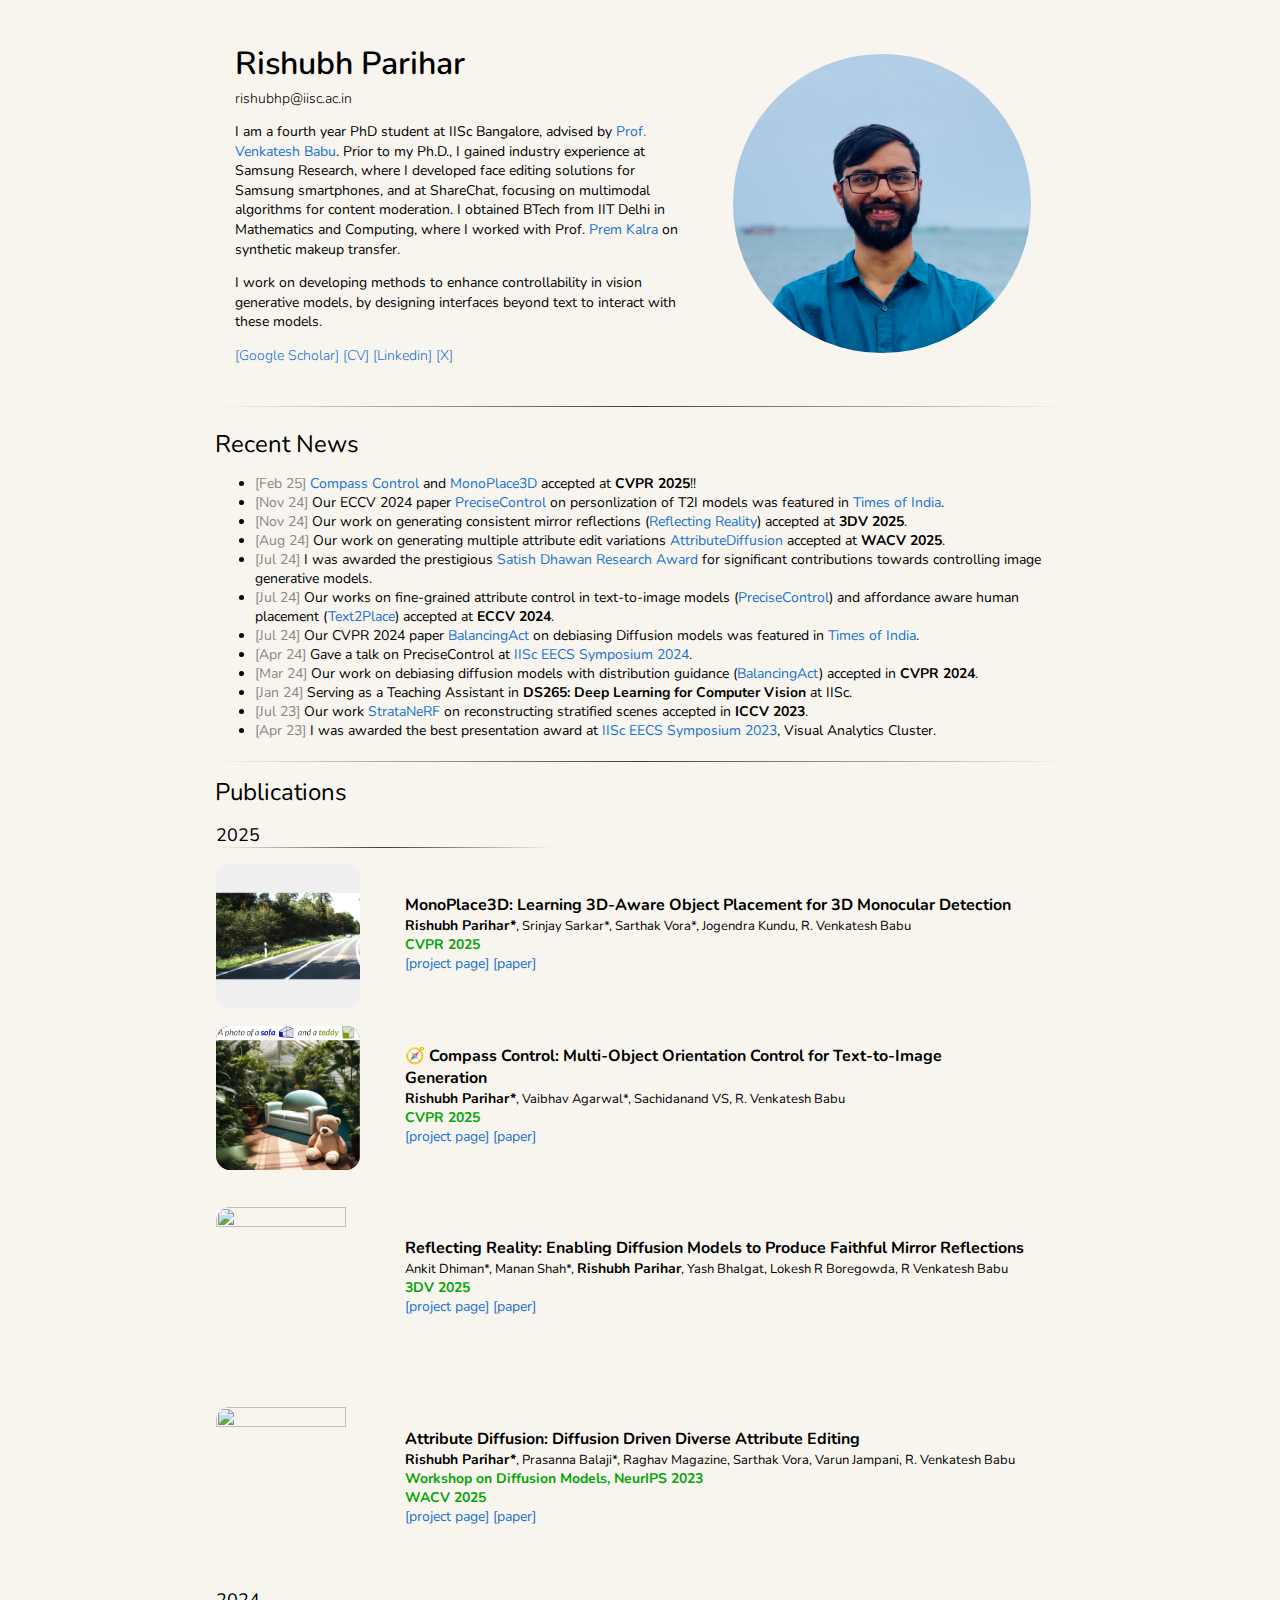
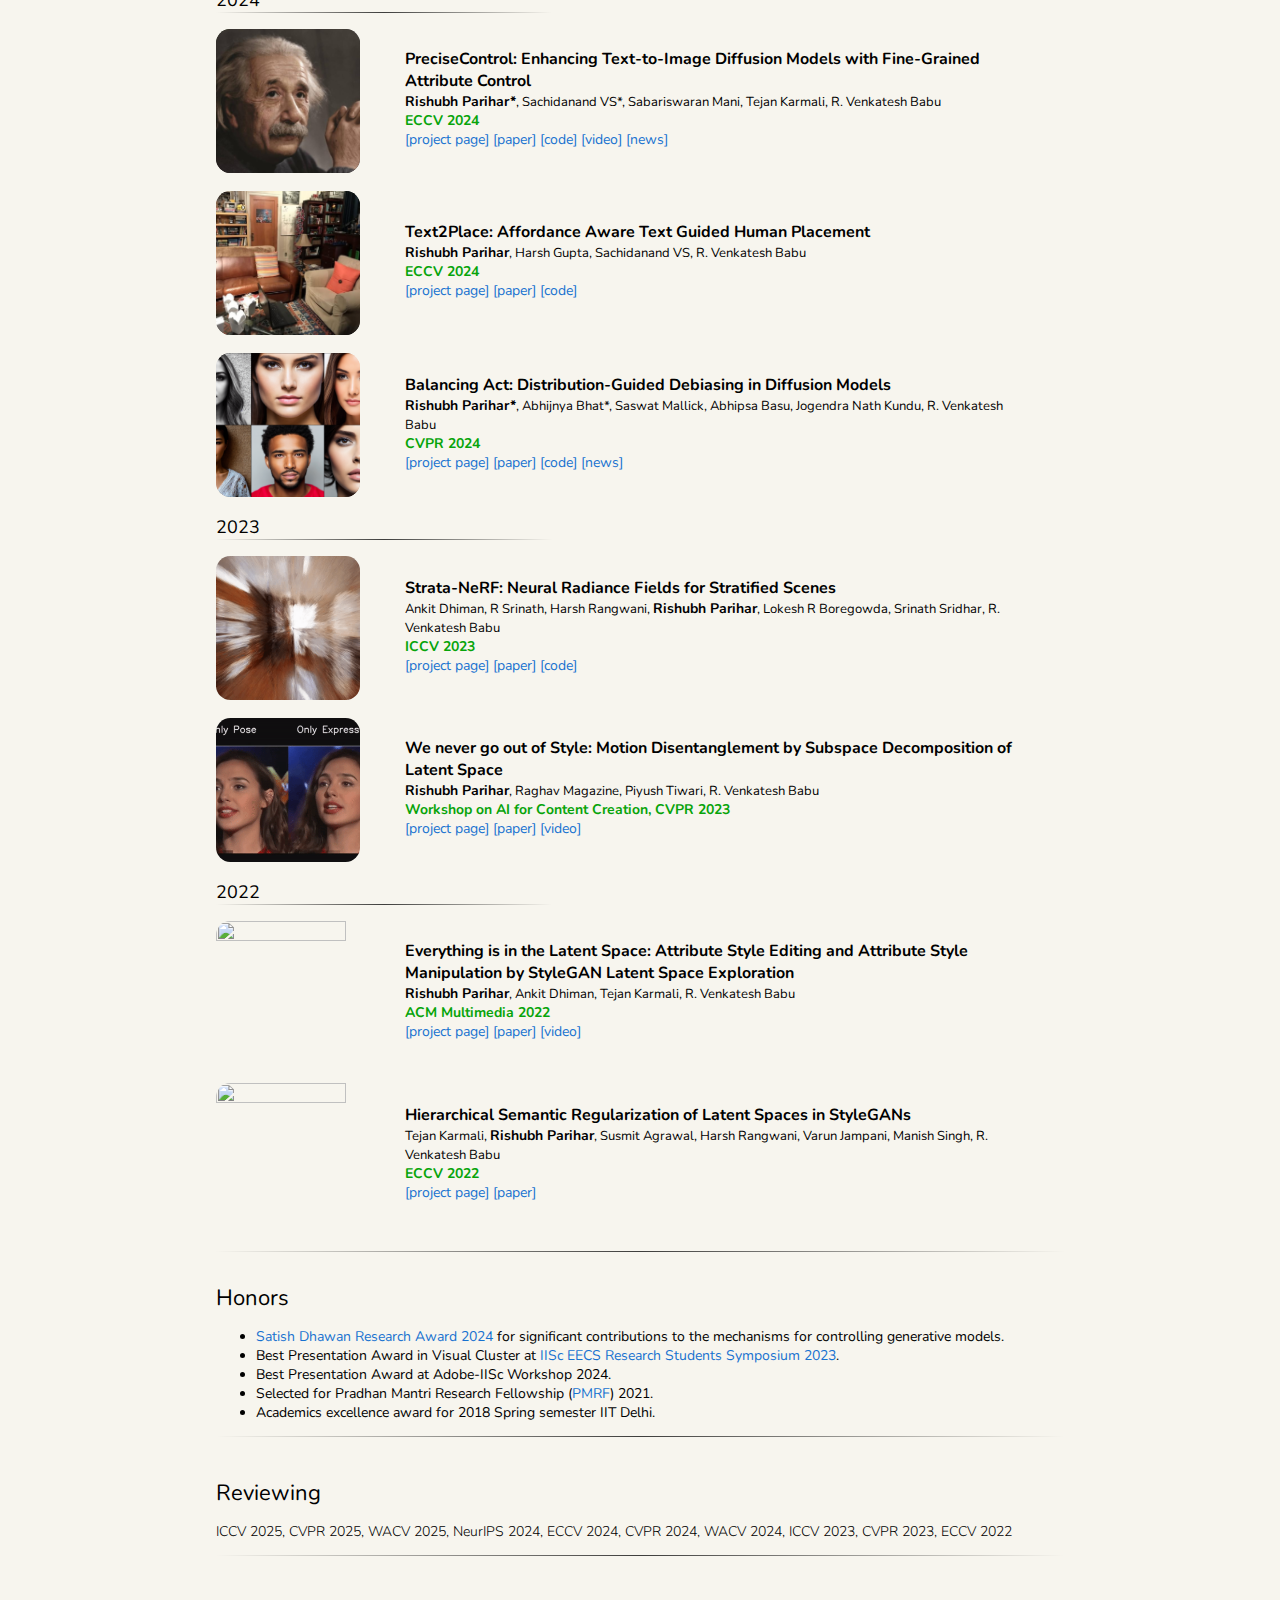
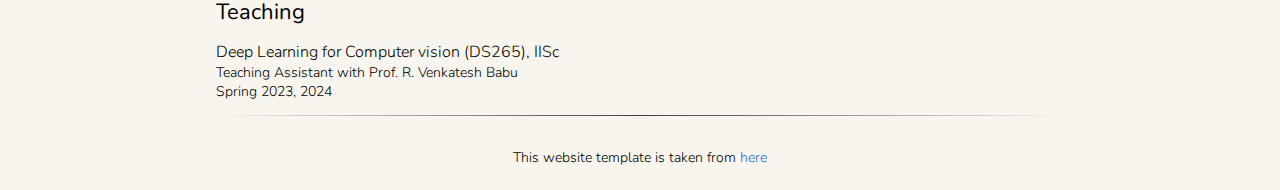
==== commit 7c0c4470: "Update index.html" ====
--- a/index.html
+++ b/index.html
@@ -4,7 +4,8 @@
   <title>Rishubh Parihar</title>
   
   <meta name="author" content="Rishubh Parihar">
-  <meta name="viewport" content="width=device-width, initial-scale=1">
+  <!-- Commenting out for same view on mobile -->
+  <!-- <meta name="viewport" content="width=device-width, initial-scale=1">  --> 
   <link rel="stylesheet" type="text/css" href="stylesheet.css">
 	<link rel="icon" href="data:image/svg+xml,<svg xmlns=%22http://www.w3.org/2000/svg%22 viewBox=%220 0 100 100%22><text y=%22.9em%22 font-size=%2290%22>🎨</text></svg>">
   </style>
@@ -88,7 +89,7 @@
                 <font size="5">Recent News</font>
               </p>
               <ul>
-		            <li> <font color="#888888">[Feb 25]</font>   <a href="https://rishubhpar.github.io">Compass Control</a> and <a href="https://rishubhpar.github.io">MonoPlace3D</a> accepted at CVPR 2024!! </li>
+		<li> <font color="#888888">[Feb 25]</font>   <a href="https://rishubhpar.github.io">Compass Control</a> and <a href="https://rishubhpar.github.io">MonoPlace3D</a> accepted at <strong>CVPR 2025</strong>!! </li>
                 <li> <font color="#888888">[Nov 24]</font>   Our ECCV 2024 paper <a href="https://rishubhpar.github.io/PreciseControl.home/">PreciseControl</a> on personlization of T2I models was featured in <a href="https://timesofindia.indiatimes.com/science/dream-to-reality-iisc-system-can-bring-photos-to-life-change-its-context/articleshow/114796003.cms">Times of India</a>. </li>
                 <li> <font color="#888888">[Nov 24]</font>   Our work on generating consistent mirror reflections (<a href="https://val.cds.iisc.ac.in/reflecting-reality.github.io/">Reflecting Reality</a>) accepted at <strong>3DV 2025</strong>. </li>
                 <li> <font color="#888888">[Aug 24]</font>   Our work on generating multiple attribute edit variations <a href="https://rishubhpar.github.io/">AttributeDiffusion</a> accepted at <strong>WACV 2025</strong>. </li>
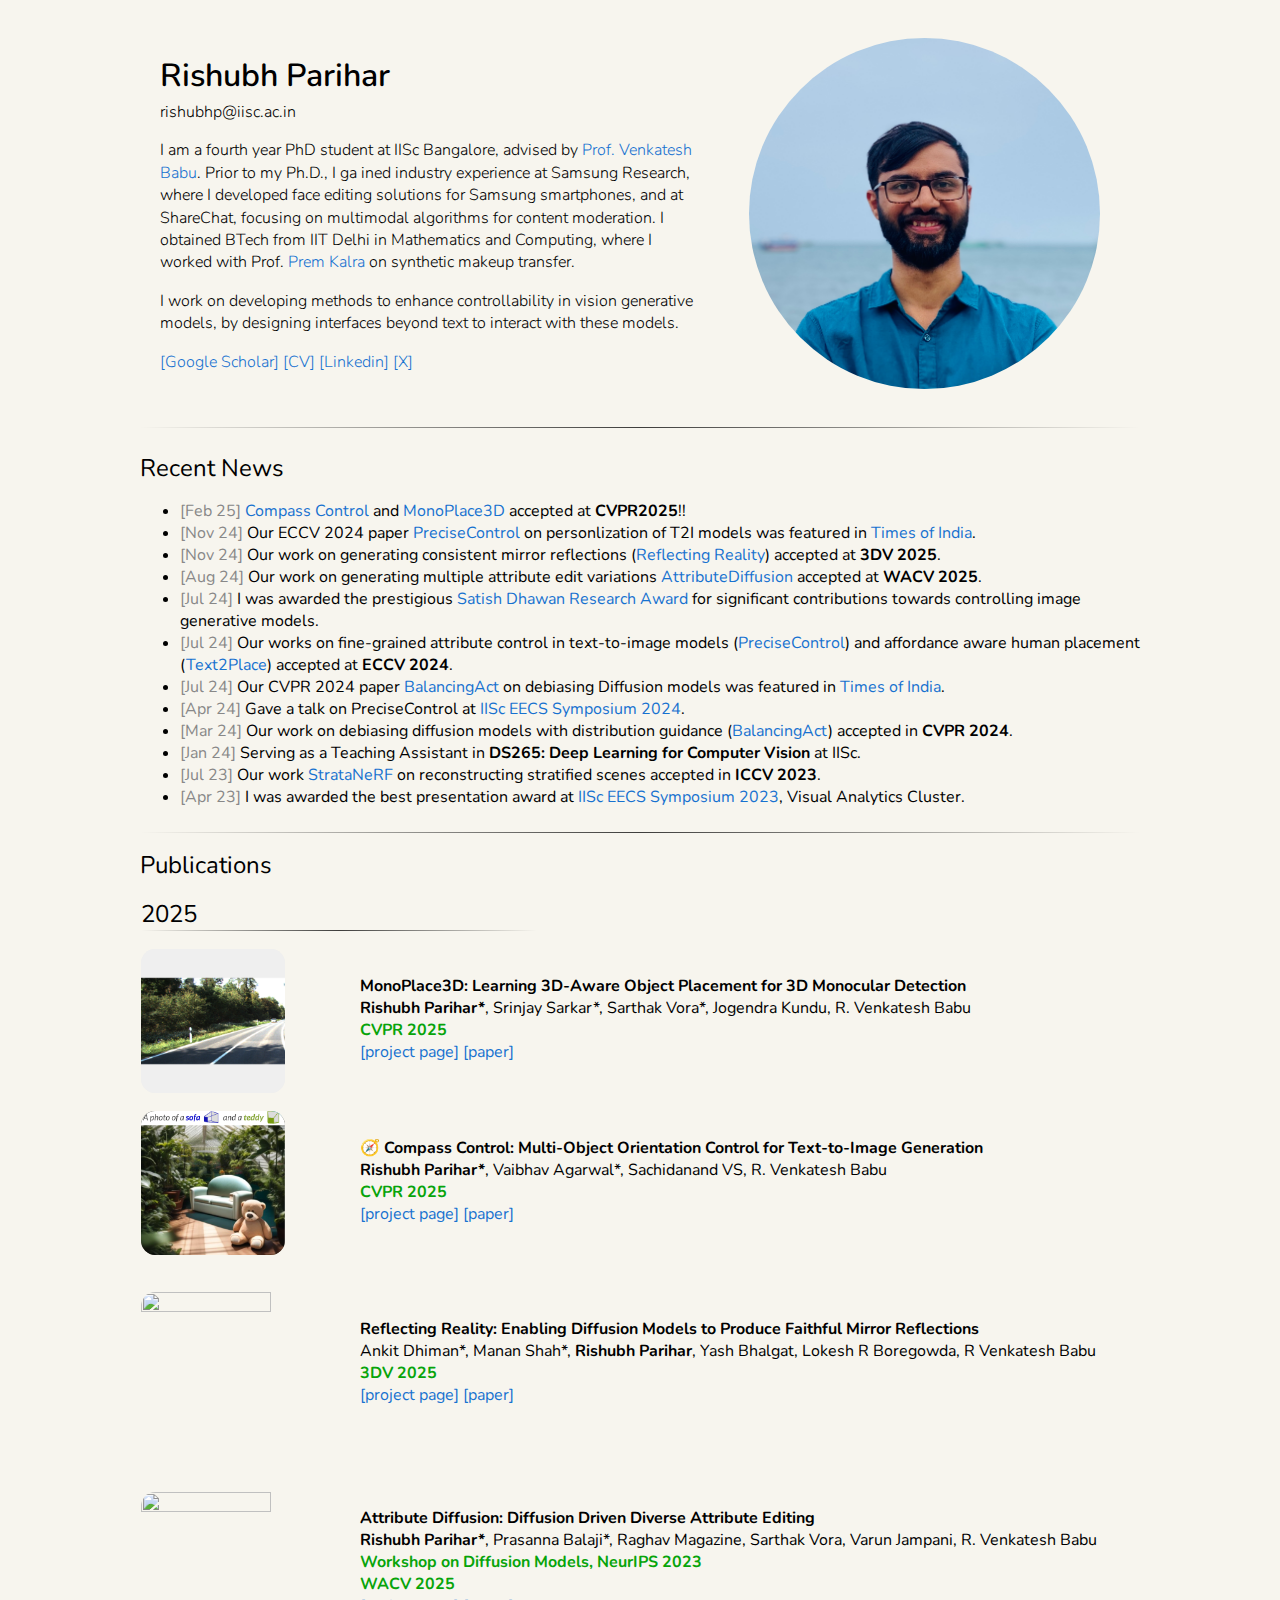
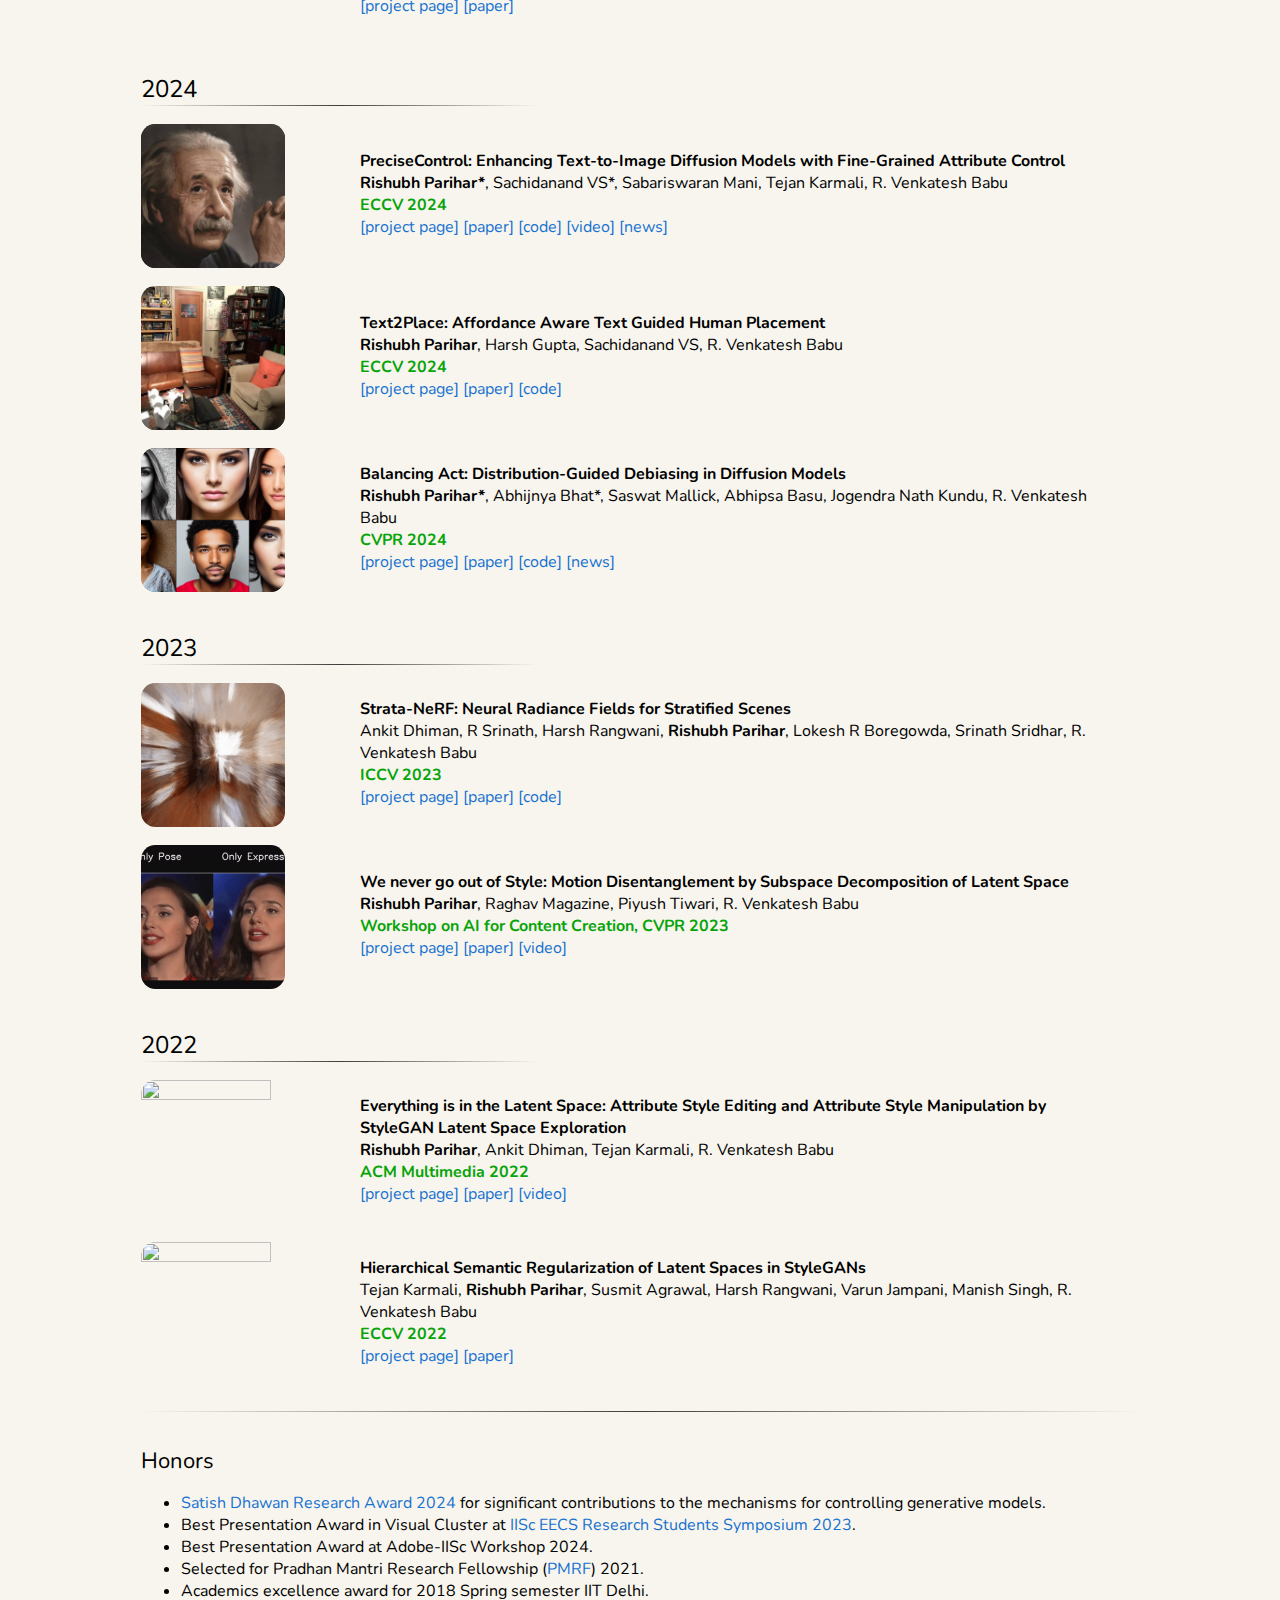
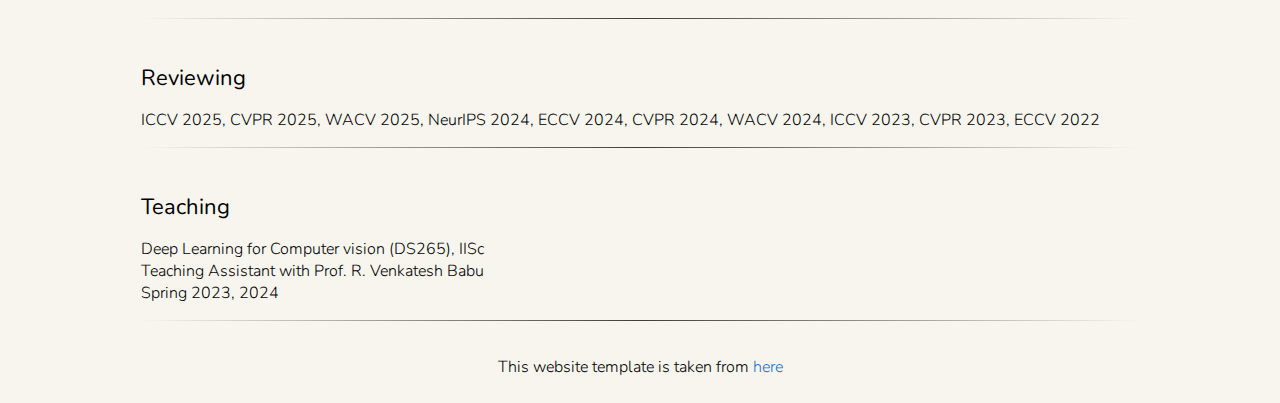
==== commit 7687f009: "small-changes" ====
--- a/index.html
+++ b/index.html
@@ -42,7 +42,7 @@
 
 
 <body style="background-color: rgb(247, 245, 238);">
-  <table style="width:100%;max-width:850px;border:20px;border-spacing:0px;border-collapse:separate;margin-right:auto;margin-left:auto;"><tbody>
+  <table style="width:100%;max-width:1000px;border:20px;border-spacing:0px;border-collapse:separate;margin-right:auto;margin-left:auto;"><tbody>
     <tr style="padding:0px">
       <td style="padding:0px">
         <table style="width:100%;border:0px;border-spacing:0px;border-collapse:separate;margin-right:auto;margin-left:auto;"><tbody>
@@ -54,14 +54,16 @@
                 </font>
               </p>
               <p style="margin-top: 4px;">
+                <font size="3.5">
                 rishubhp@iisc.ac.in
+                </font>
               </p>
-              <p style="line-height:1.4; font-family: 'Nunito', sans-serif; font-weight: 400" > 
+              <p style="line-height:1.4; font-family: 'Nunito', sans-serif; font-weight: 300" > 
               I am a fourth year PhD student at IISc Bangalore, advised by <a href="http://cds.iisc.ac.in/faculty/venky/">Prof. Venkatesh Babu</a>.
-              Prior to my Ph.D., I gained industry experience at Samsung Research, where I developed face editing solutions for Samsung smartphones, and at ShareChat, focusing on multimodal algorithms for content moderation. 
+              Prior to my Ph.D., I ga ined industry experience at Samsung Research, where I developed face editing solutions for Samsung smartphones, and at ShareChat, focusing on multimodal algorithms for content moderation. 
               I obtained BTech from IIT Delhi in Mathematics and Computing, where I worked with Prof. <a href="https://www.cse.iitd.ac.in/~pkalra/">Prem Kalra</a> on synthetic makeup transfer.   
               </p>
-              <p style="line-height:1.4; font-family: 'Nunito', sans-serif; font-weight: 400"> 
+              <p style="line-height:1.4; font-family: 'Nunito', sans-serif; font-weight: 300"> 
               I work on developing methods to enhance controllability in vision generative models, by designing interfaces beyond text to interact with these models.
               </p>
               <p style="text-align:left">
@@ -89,7 +91,7 @@
                 <font size="5">Recent News</font>
               </p>
               <ul>
-		<li> <font color="#888888">[Feb 25]</font>   <a href="https://rishubhpar.github.io">Compass Control</a> and <a href="https://rishubhpar.github.io">MonoPlace3D</a> accepted at <strong>CVPR 2025</strong>!! </li>
+		            <li> <font color="#888888">[Feb 25]</font>   <a href="https://rishubhpar.github.io">Compass Control</a> and <a href="https://rishubhpar.github.io">MonoPlace3D</a> accepted at <strong>CVPR2025</strong>!! </li>
                 <li> <font color="#888888">[Nov 24]</font>   Our ECCV 2024 paper <a href="https://rishubhpar.github.io/PreciseControl.home/">PreciseControl</a> on personlization of T2I models was featured in <a href="https://timesofindia.indiatimes.com/science/dream-to-reality-iisc-system-can-bring-photos-to-life-change-its-context/articleshow/114796003.cms">Times of India</a>. </li>
                 <li> <font color="#888888">[Nov 24]</font>   Our work on generating consistent mirror reflections (<a href="https://val.cds.iisc.ac.in/reflecting-reality.github.io/">Reflecting Reality</a>) accepted at <strong>3DV 2025</strong>. </li>
                 <li> <font color="#888888">[Aug 24]</font>   Our work on generating multiple attribute edit variations <a href="https://rishubhpar.github.io/">AttributeDiffusion</a> accepted at <strong>WACV 2025</strong>. </li>
@@ -120,7 +122,7 @@
 
           <td>
             <p style="padding-bottom:0px; margin-bottom: 0px; margin-top: 0px; text-align:left; font-family: 'Nunito', sans-serif; font-weight: 400">
-              <font size="4.5">
+              <font size="5">
               2025
               </font>
               <hr class="year_hr" style="margin-top: 0px;">
@@ -132,8 +134,8 @@
             <td style="padding-top:20;padding-bottom:20;width:20%;vertical-align:middle">
               <div class="one">
                 <div class="two" id='monoplace_image'>
-                  <img class="rounded-image" src='images/mono-place-before.png' width="140"></div>
-                  <img class="rounded-image" src='images/mono-place-after.png' width="140">
+                  <img class="rounded-image" src='images/mono-place-before.png' width="200"></div>
+                  <img class="rounded-image" src='images/mono-place-after.png' width="200">
               </div>
               <script type="text/javascript">
                 function monoplace3D_start() {
@@ -150,13 +152,11 @@
               <div style="margin-top:-10px">
               <papertitle><font size="3">MonoPlace3D: Learning 3D-Aware Object Placement for 3D Monocular Detection</font></papertitle>
               <br> 
-              <font size="2">
               <strong>Rishubh Parihar*</strong>,
               Srinjay Sarkar*,
               Sarthak Vora*,
               Jogendra Kundu,
               R. Venkatesh Babu
-              </font>
               <br>
               <span class="conf-name-text"><strong>CVPR 2025</strong></span>
               <br>
@@ -190,38 +190,35 @@
               <div style="margin-top:-10px">
               <papertitle><font size="3">🧭 Compass Control: Multi-Object Orientation Control for Text-to-Image Generation</font></papertitle>
               <br> 
-              <font size="2">
               <strong>Rishubh Parihar*</strong>,
               Vaibhav Agarwal*,
               Sachidanand VS, 
               R. Venkatesh Babu
-              </font>
               <br>
               <span class="conf-name-text"><strong>CVPR 2025</strong></span>
               <br>
               <a href="https://rishubhpar.github.io/compasscontrol">[project page]</a> 
               <a href="https://arxiv.org/abs/2504.06752">[paper]</a>
-              <br> 
               </div>
             </td>
           </tr>		
 
           <!-- Reflecting Reality --> 
-          <tr onmouseout="attributediff_stop()" onmouseover="attributediff_start()">
+          <tr onmouseout="reflectreal_stop()" onmouseover="reflectreal_start()">
             <td style="padding-top:20px;padding-bottom:20px;width:20%;vertical-align:middle">
               <div class="one">
-                <div class="two" id='attributediff_image'>
+                <div class="two" id='reflectreal_image'>
                   <img class="rounded-image" src='images/reflecting-reality-after.png' width="140"></div>
                   <img class="rounded-image" src='images/reflecting-reality-before.png' width="140"> 
               </div>
               <script type="text/javascript">
-                function attributediff_start() {
-                  document.getElementById('attributediff_image').style.opacity = "1";
-                }
-                function attributediff_stop() {
-                  document.getElementById('attributediff_image').style.opacity = "0";
-                }
-                attributediff_stop()
+                function reflectreal_start() {
+                  document.getElementById('reflectreal_image').style.opacity = "1";
+                }
+                function reflectreal_stop() {
+                  document.getElementById('reflectreal_image').style.opacity = "0";
+                }
+                reflectreal_stop()
               </script>
             </td>
 
@@ -229,14 +226,12 @@
               <div style="margin-top:-10px">
                 <papertitle><font size="3">Reflecting Reality: Enabling Diffusion Models to Produce Faithful Mirror Reflections</font></papertitle>
                 <br> 
-                <font size="2">
                 Ankit Dhiman*,
                 Manan Shah*,
                 <strong>Rishubh Parihar</strong>,    
                 Yash Bhalgat,
                 Lokesh R Boregowda,
                 R Venkatesh Babu
-                </font>
                 <br>
                 <span class="conf-name-text"><strong>3DV 2025</strong></span>
 	            <br>
@@ -270,14 +265,12 @@
               <div style="margin-top:-10px">
               <papertitle><font size="3">Attribute Diffusion: Diffusion Driven Diverse Attribute Editing</font></papertitle>
               <br> 
-              <font size="2">
               <strong>Rishubh Parihar*</strong>,
               Prasanna Balaji*,
               Raghav Magazine,
               Sarthak Vora,
               Varun Jampani,
               R. Venkatesh Babu
-              </font>
               <br>
               <span class="conf-name-text"><strong>Workshop on Diffusion Models, NeurIPS 2023</strong></span>
               <br>
@@ -292,7 +285,7 @@
 
           <td>
             <p style="padding-bottom:0px; margin-bottom: 0px; margin-top: 0px; text-align:left; font-family: 'Nunito', sans-serif; font-weight: 400">
-              <font size="4.5">
+              <font size="5">
               2024
               </font>
               <hr class="year_hr" style="margin-top: 0px;">
@@ -322,13 +315,11 @@
               <div style="margin-top:-10px">
               <papertitle><font size="3">PreciseControl: Enhancing Text-to-Image Diffusion Models with Fine-Grained Attribute Control</font></papertitle>
               <br> 
-              <font size="2">
               <strong>Rishubh Parihar*</strong>,
               Sachidanand VS*,
               Sabariswaran Mani,
               Tejan Karmali,
               R. Venkatesh Babu
-              </font>
               <br>
               <span class="conf-name-text"><strong>ECCV 2024</strong></span>
 	            <br>
@@ -366,12 +357,10 @@
               <div style="margin-top:-10px">
               <papertitle><font size="3">Text2Place: Affordance Aware Text Guided Human Placement</font></papertitle>
               <br> 
-              <font size="2">
               <strong>Rishubh Parihar</strong>,
               Harsh Gupta,
               Sachidanand VS,
               R. Venkatesh Babu
-              </font>
               <br>
               <span class="conf-name-text"><strong>ECCV 2024</strong></span>
 	            <br>
@@ -408,14 +397,12 @@
               <div style="margin-top:-10px">
               <papertitle><font size="3">Balancing Act: Distribution-Guided Debiasing in Diffusion Models</font></papertitle>
               <br> 
-              <font size="2">
               <strong>Rishubh Parihar*</strong>,
               Abhijnya Bhat*,
               Saswat Mallick,
               Abhipsa Basu,
               Jogendra Nath Kundu,
               R. Venkatesh Babu
-              </font>
               <br>
               <span class="conf-name-text"><strong>CVPR 2024</strong></span>
 	            <br>
@@ -429,8 +416,9 @@
           </tr>		
 
           <td>
+            <br> 
             <p style="padding-bottom:0px; margin-bottom: 0px; margin-top: 0px; text-align:left; font-family: 'Nunito', sans-serif; font-weight: 400">
-              <font size="4.5">
+              <font size="5">
               2023
               </font>
               <hr class="year_hr" style="margin-top: 0px;">
@@ -461,7 +449,6 @@
               <div style="margin-top:-10px">
               <papertitle><font size="3">Strata-NeRF: Neural Radiance Fields for Stratified Scenes</font></papertitle>
               <br>
-              <font size="2">
               Ankit Dhiman,
               R Srinath,
               Harsh Rangwani,
@@ -469,7 +456,6 @@
               Lokesh R Boregowda,
               Srinath Sridhar,
               R. Venkatesh Babu
-              </font>
               <br>
               <span class="conf-name-text"><strong>ICCV 2023</strong></span>
 	            <br>
@@ -506,12 +492,10 @@
               <div style="margin-top:-10px">
               <papertitle><font size="3">We never go out of Style: Motion Disentanglement by Subspace Decomposition of Latent Space</font></papertitle>
               <br>
-              <font size="2">
               <Strong>Rishubh Parihar</Strong>,
               Raghav Magazine,
               Piyush Tiwari,
               R. Venkatesh Babu
-              </font>
               <br>
               <span class="conf-name-text"><strong>Workshop on AI for Content Creation, CVPR 2023</strong></span>
 	            <br>
@@ -524,8 +508,9 @@
           </tr>		
 
           <td>
+            <br>
             <p style="padding-bottom:0px; margin-bottom: 0px; margin-top: 0px; text-align:left; font-family: 'Nunito', sans-serif; font-weight: 400">
-              <font size="4.5">
+              <font size="5">
               2022
               </font>
               <hr class="year_hr" style="margin-top: 0px;">
@@ -557,12 +542,10 @@
               <papertitle><font size="3">Everything is in the Latent Space: Attribute Style Editing and Attribute Style Manipulation
                 by StyleGAN Latent Space Exploration</font></papertitle>
               <br>
-              <font size="2">
               <Strong>Rishubh Parihar</Strong>,
               Ankit Dhiman,
               Tejan Karmali,
               R. Venkatesh Babu
-              </font>
               <br>
               <span class="conf-name-text"><strong>ACM Multimedia 2022</strong></span>
 	            <br>
@@ -598,7 +581,6 @@
               <div style="margin-top:-10px">
               <papertitle><font size="3">Hierarchical Semantic Regularization of Latent Spaces in StyleGANs</font></papertitle>
               <br>
-              <font size="2">
               Tejan Karmali,
               <Strong>Rishubh Parihar</Strong>,
               Susmit Agrawal,
@@ -606,7 +588,6 @@
               Varun Jampani,
               Manish Singh,
               R. Venkatesh Babu
-              </font>
               <br>
               <span class="conf-name-text"><strong>ECCV 2022</strong></span>
               <br>
--- a/stylesheet.css
+++ b/stylesheet.css
@@ -81,17 +81,17 @@
 p,
 a {
   font-family: 'Nunito', Verdana, Helvetica, sans-serif;
-  font-size: 14px
+  font-size: 16px
 }
 
 strong {
   font-family: 'Nunito', Verdana, Helvetica, sans-serif;
-  font-size: 14px;
+  font-size: 16px;
 }
 
 heading {
   font-family: 'Nunito', Verdana, Helvetica, sans-serif;
-  font-size: 14px;
+  font-size: 16px;
 }
 
 hr
@@ -109,7 +109,7 @@
 
 papertitle {
   font-family: 'Nunito', Verdana, Helvetica, sans-serif;
-  font-size: 14px;
+  font-size: 16px;
   font-weight: 700
 }
 
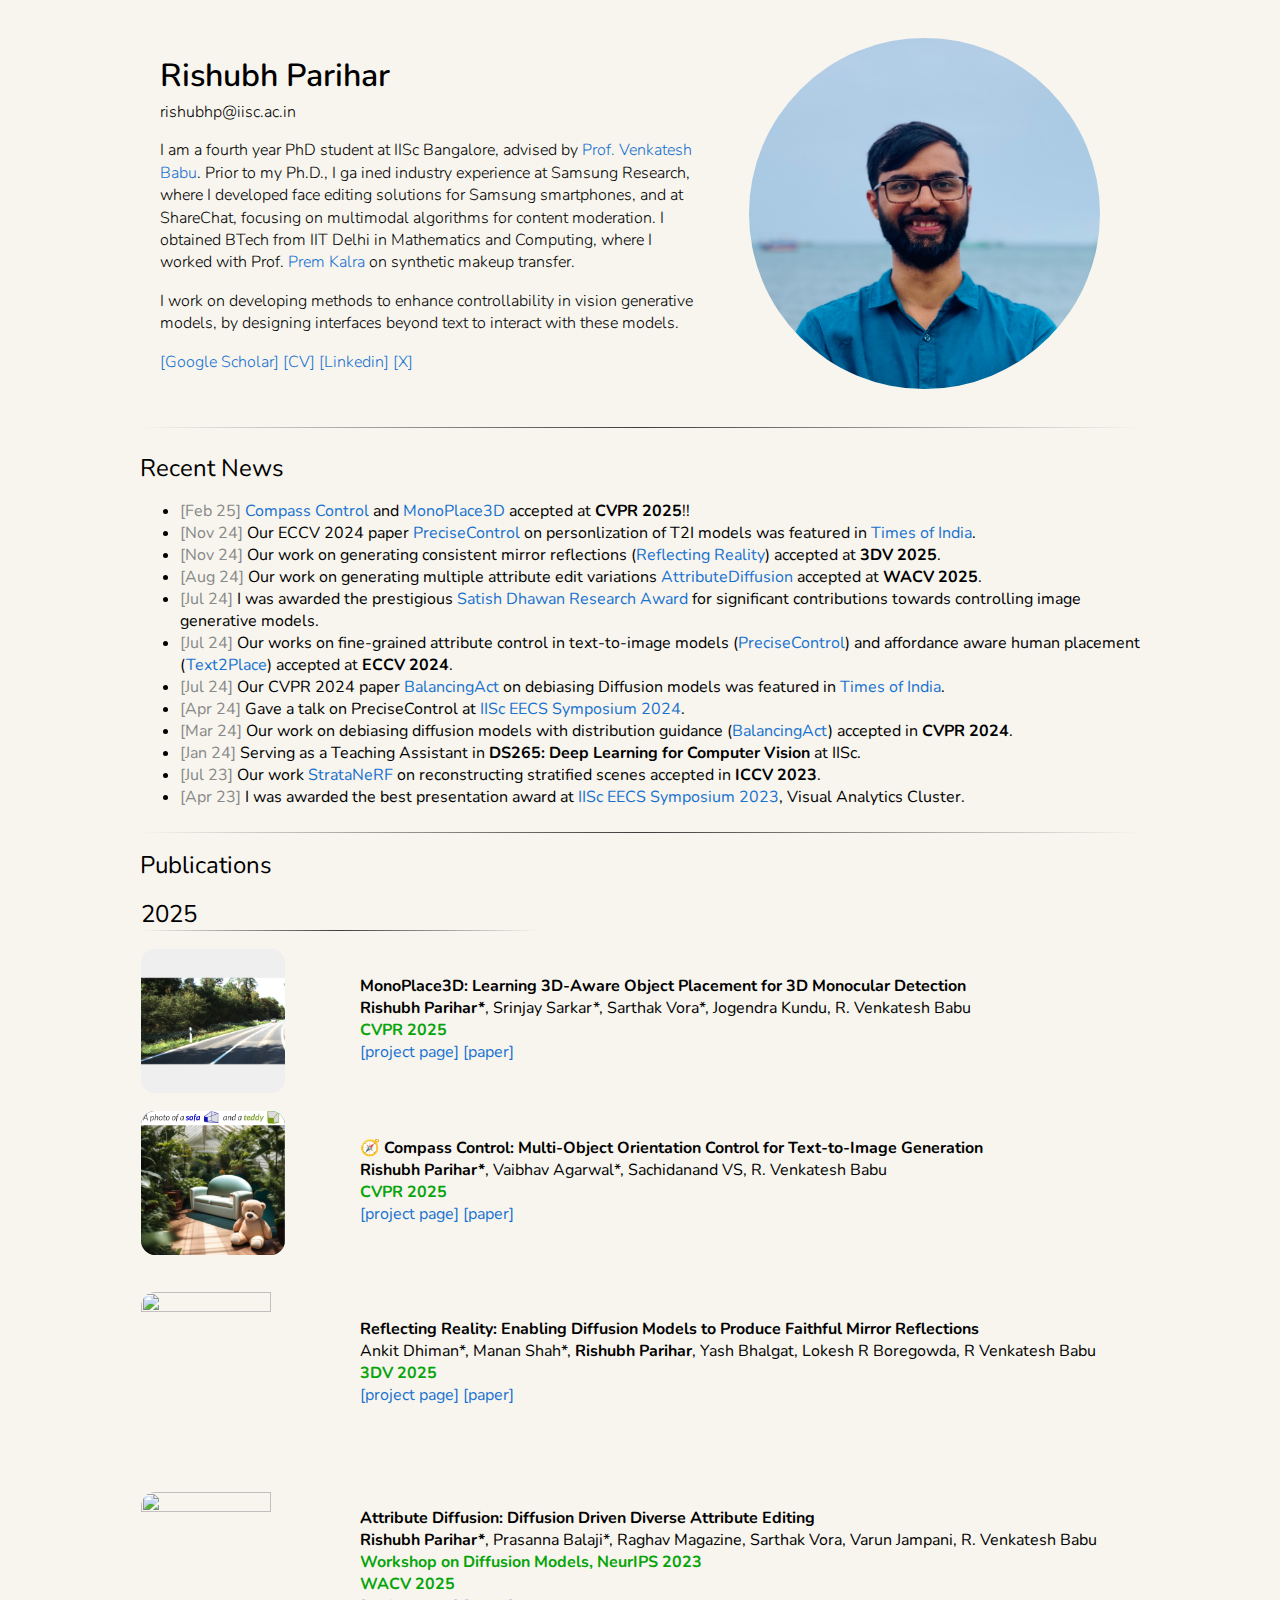
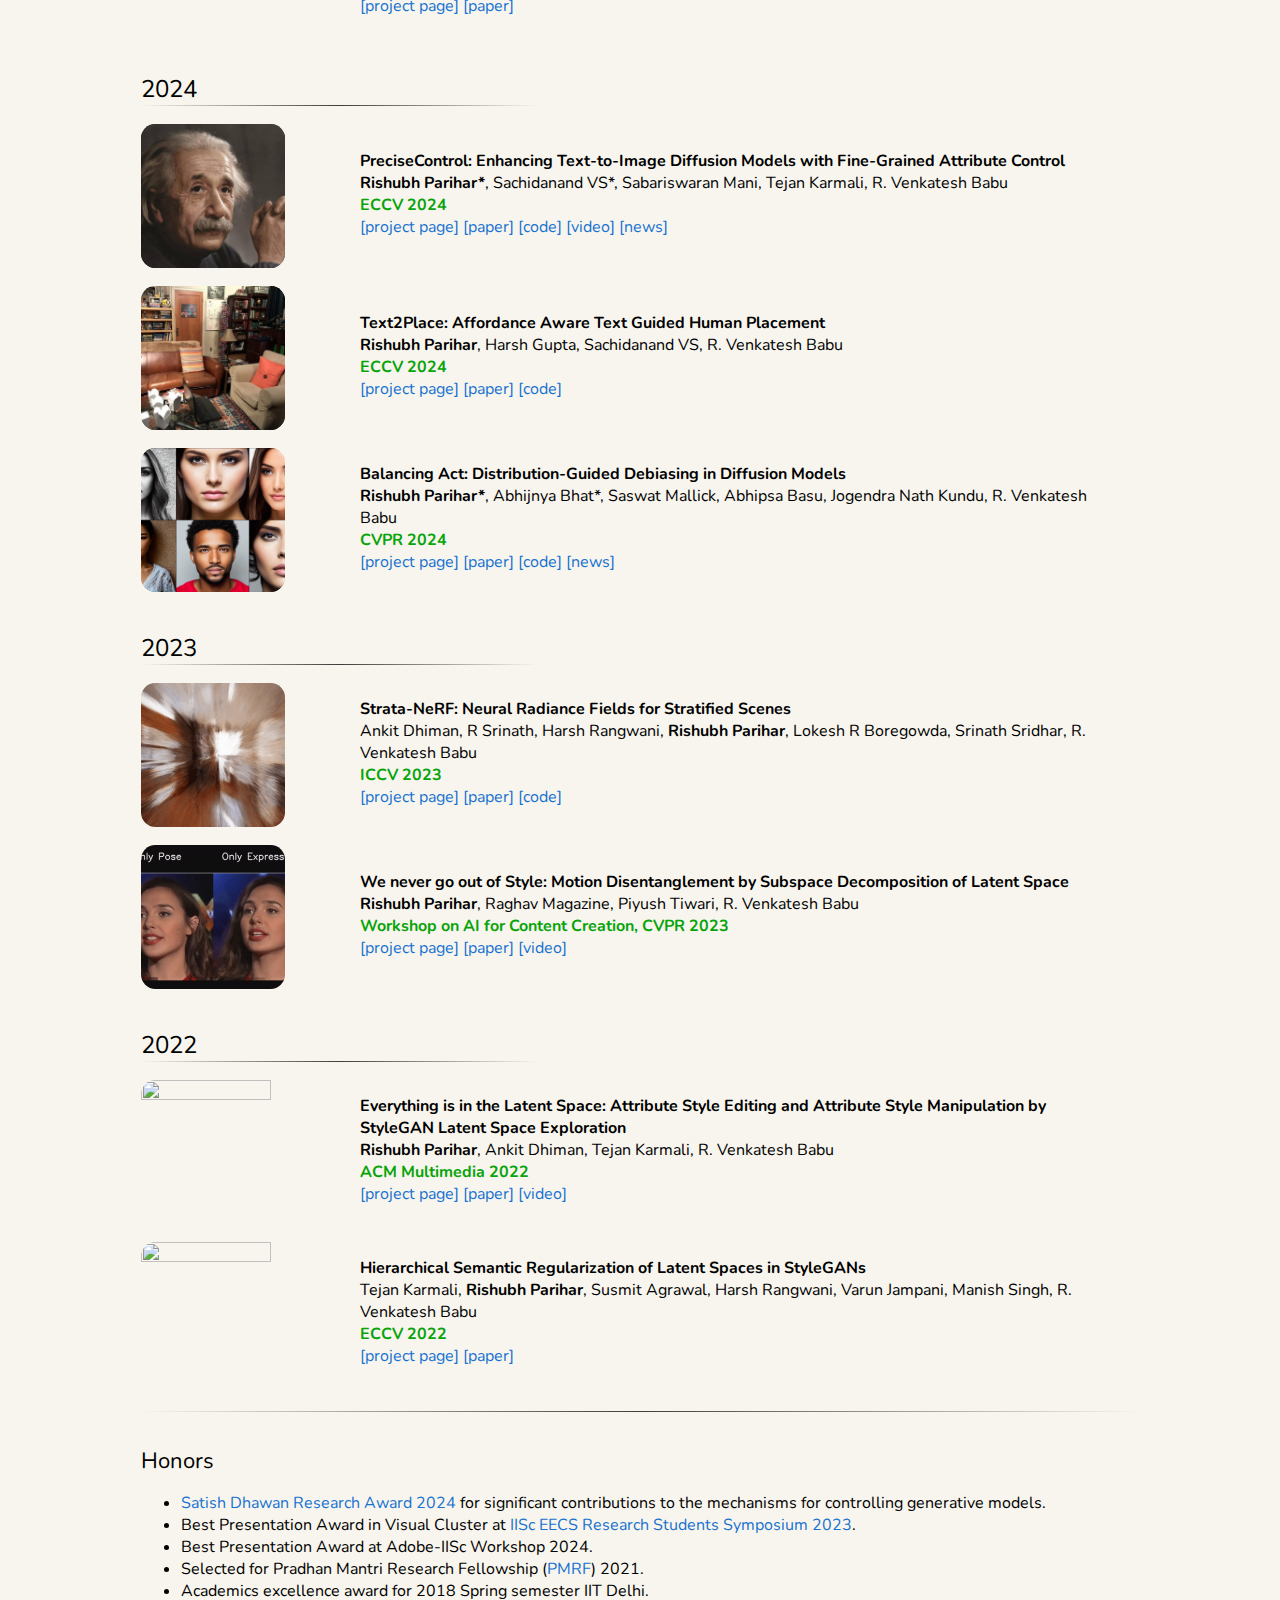
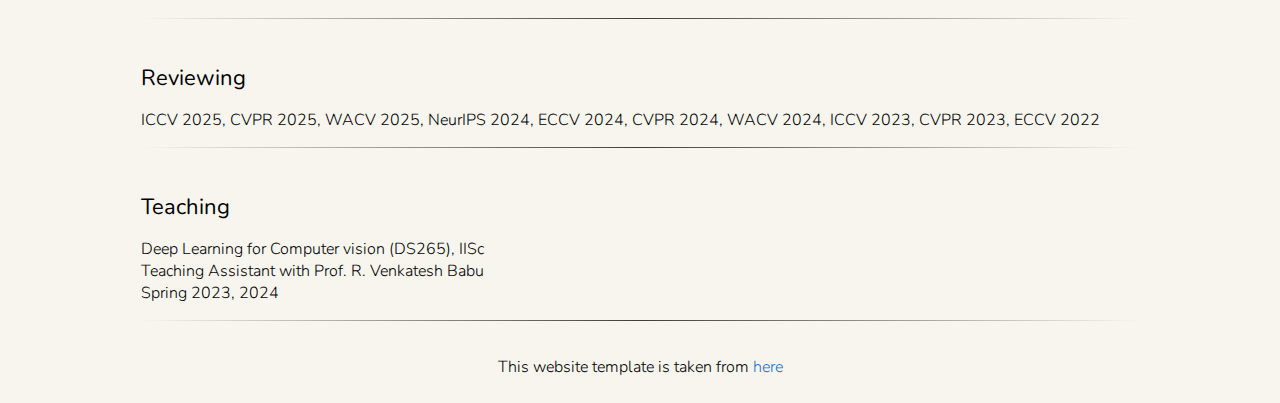
==== commit 0ff51977: "merged files" ====
--- a/index.html
+++ b/index.html
@@ -91,7 +91,7 @@
                 <font size="5">Recent News</font>
               </p>
               <ul>
-		            <li> <font color="#888888">[Feb 25]</font>   <a href="https://rishubhpar.github.io">Compass Control</a> and <a href="https://rishubhpar.github.io">MonoPlace3D</a> accepted at <strong>CVPR2025</strong>!! </li>
+		<li> <font color="#888888">[Feb 25]</font>   <a href="https://rishubhpar.github.io">Compass Control</a> and <a href="https://rishubhpar.github.io">MonoPlace3D</a> accepted at <strong>CVPR 2025</strong>!! </li>
                 <li> <font color="#888888">[Nov 24]</font>   Our ECCV 2024 paper <a href="https://rishubhpar.github.io/PreciseControl.home/">PreciseControl</a> on personlization of T2I models was featured in <a href="https://timesofindia.indiatimes.com/science/dream-to-reality-iisc-system-can-bring-photos-to-life-change-its-context/articleshow/114796003.cms">Times of India</a>. </li>
                 <li> <font color="#888888">[Nov 24]</font>   Our work on generating consistent mirror reflections (<a href="https://val.cds.iisc.ac.in/reflecting-reality.github.io/">Reflecting Reality</a>) accepted at <strong>3DV 2025</strong>. </li>
                 <li> <font color="#888888">[Aug 24]</font>   Our work on generating multiple attribute edit variations <a href="https://rishubhpar.github.io/">AttributeDiffusion</a> accepted at <strong>WACV 2025</strong>. </li>
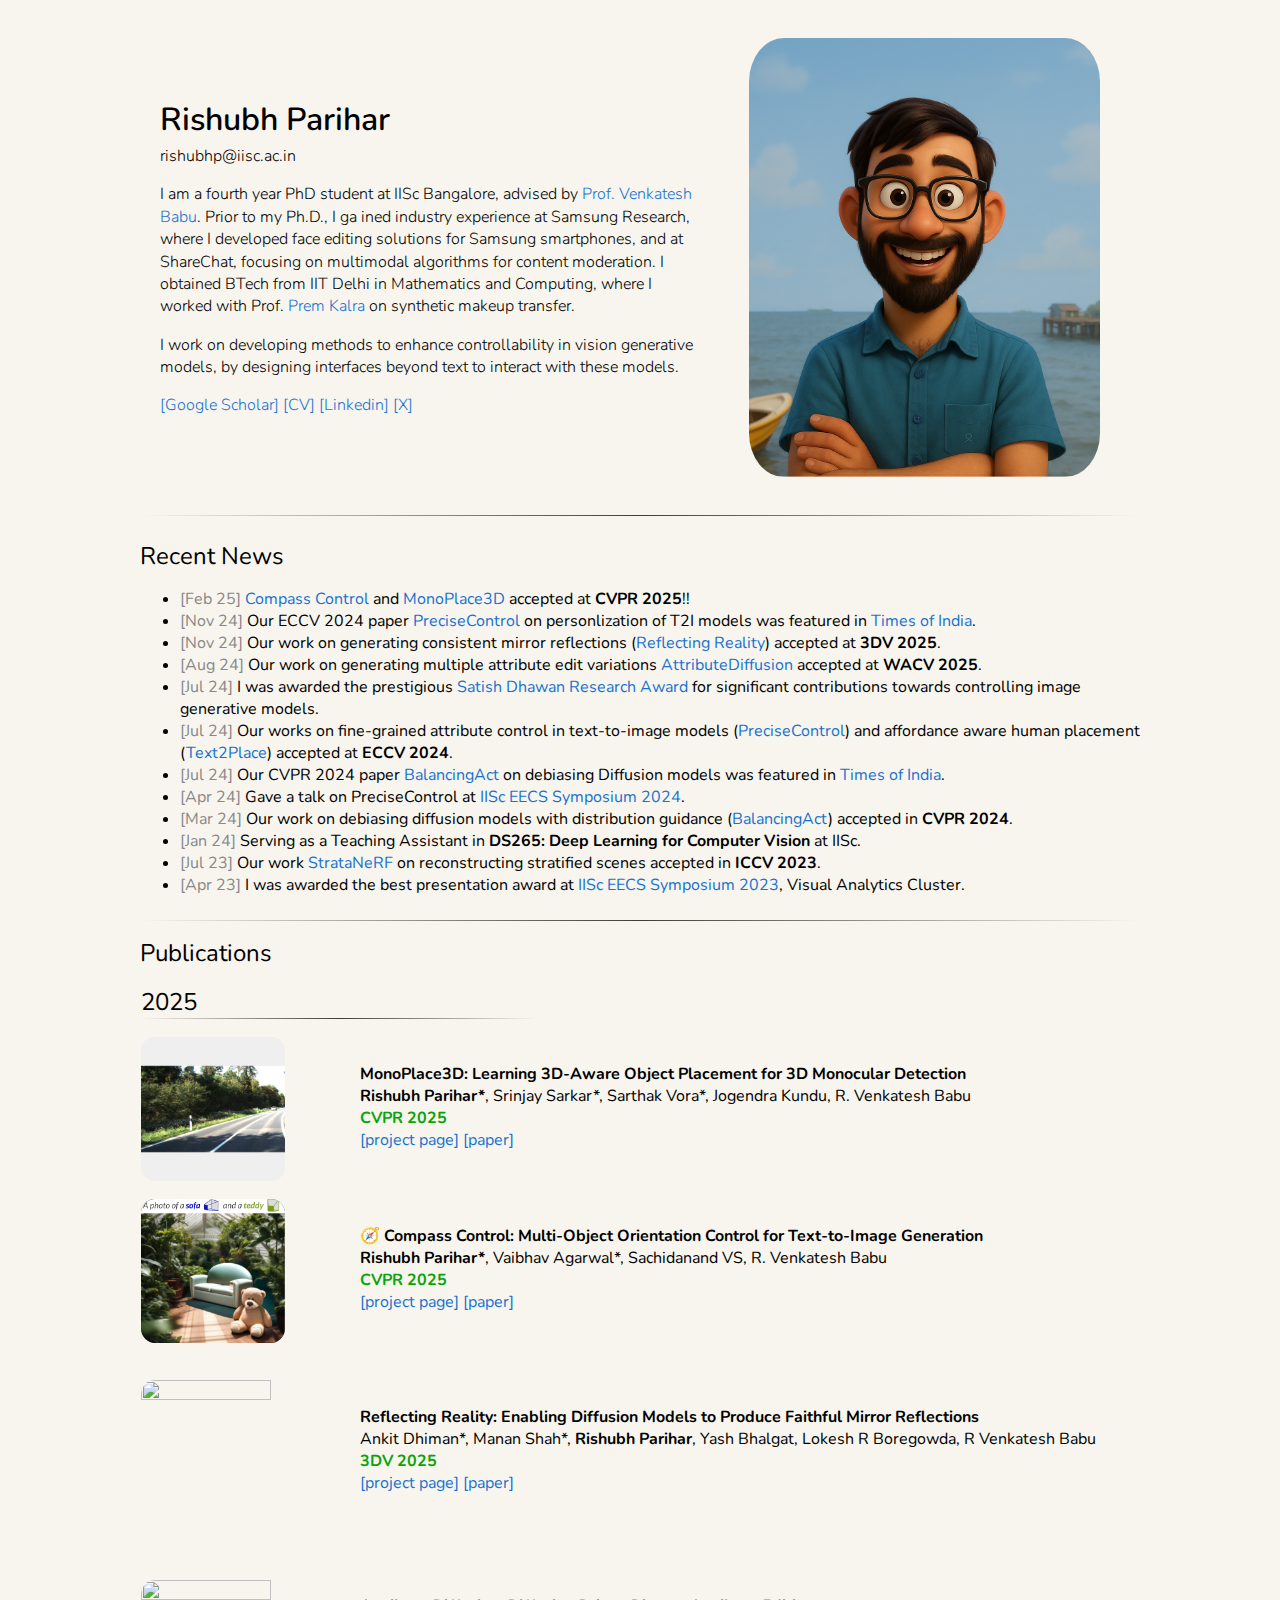
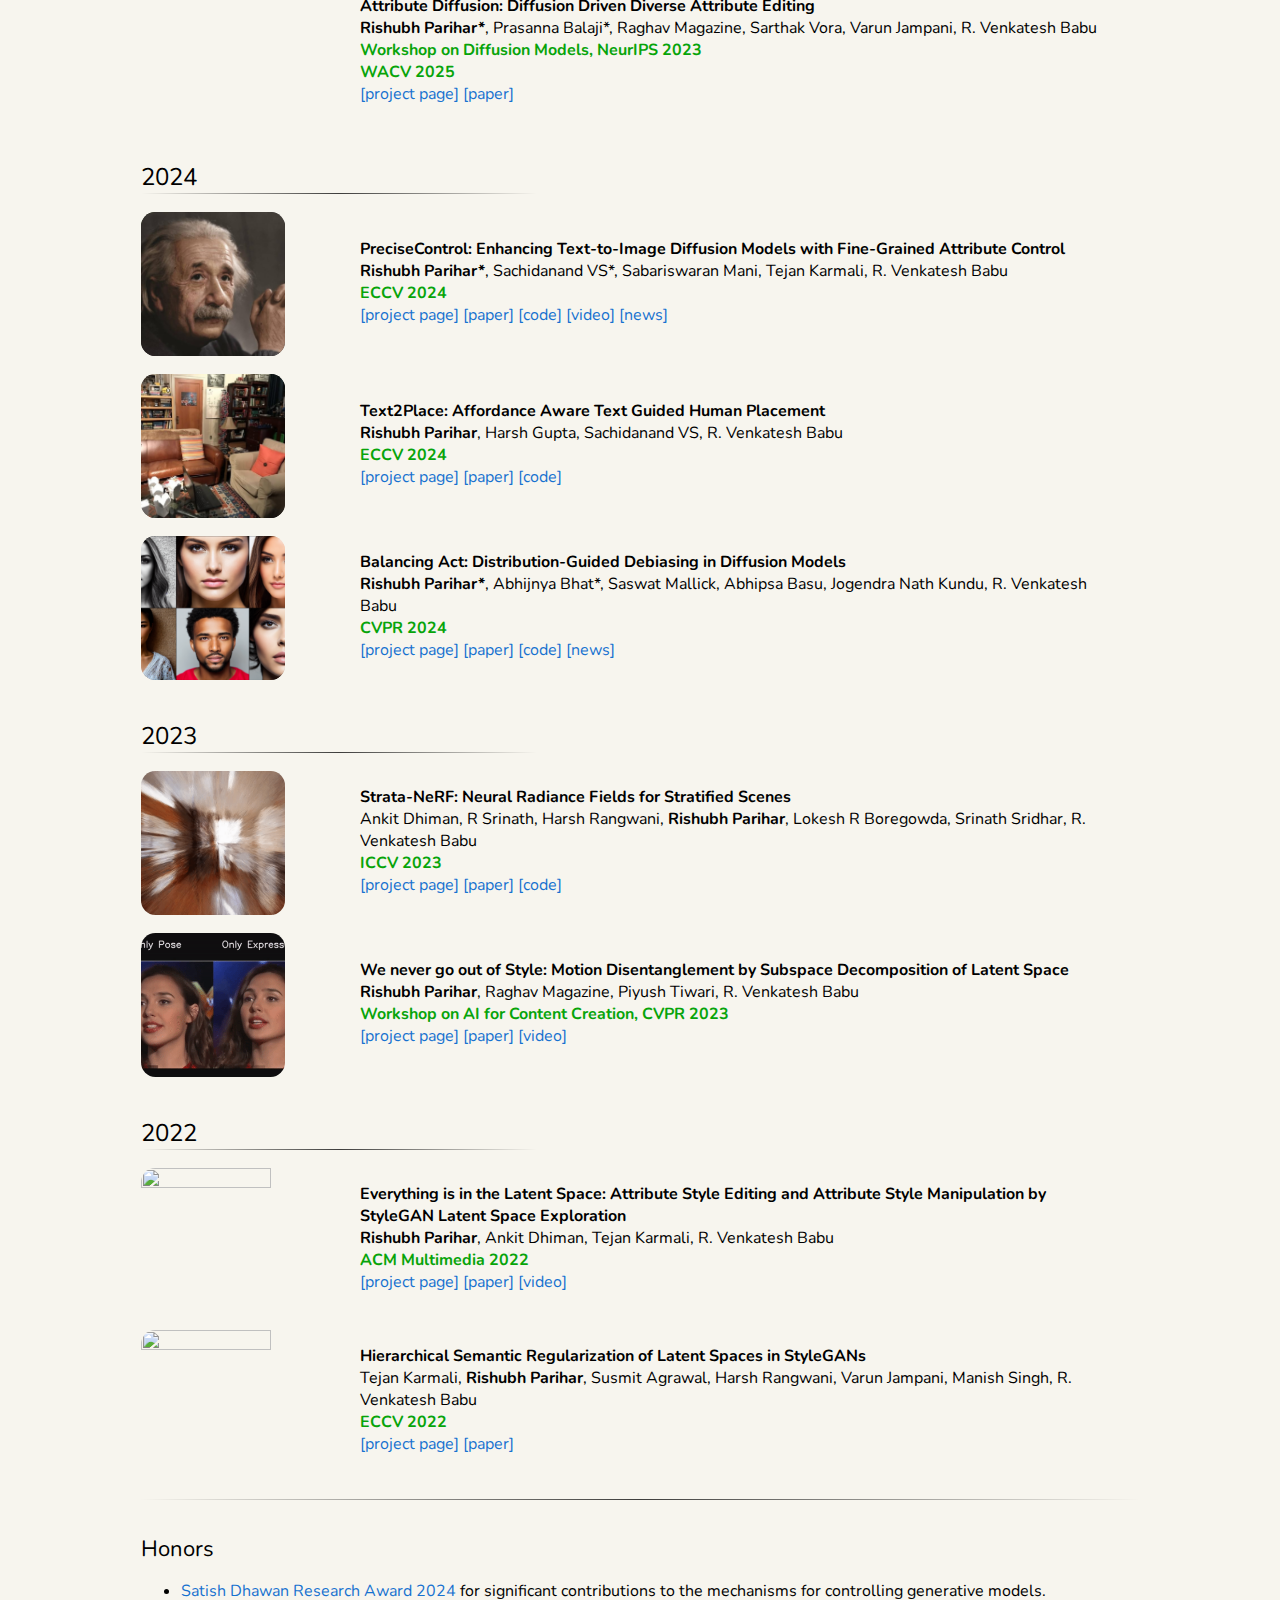
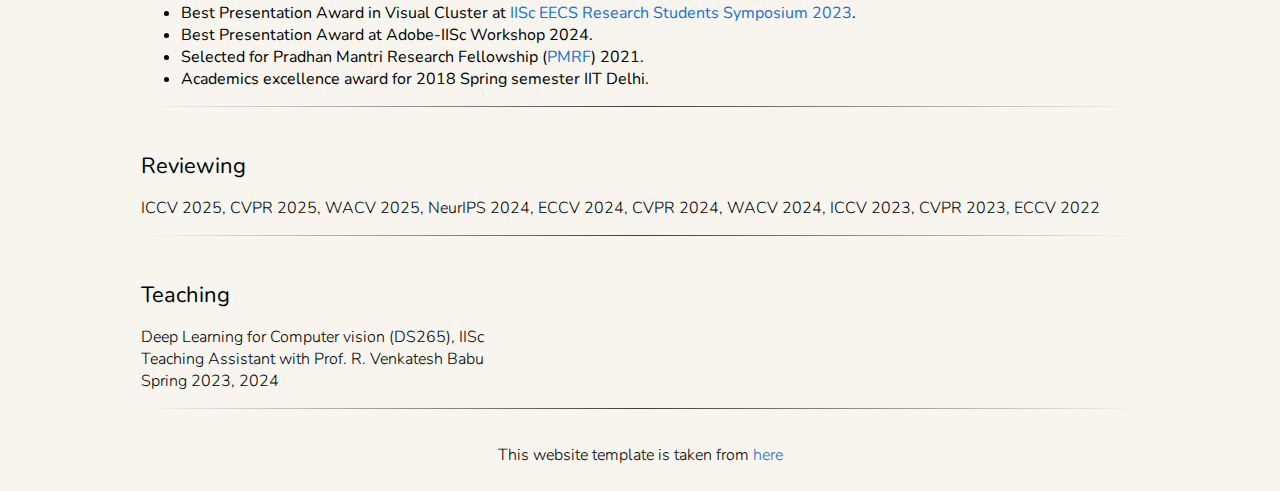
==== commit c145f8a5: "changed website image" ====
--- a/index.html
+++ b/index.html
@@ -75,7 +75,7 @@
             </td>
             <td style="padding-top:3%;padding-bottom:3%;padding-left:3%;width:40%;max-width:40%;">
               <div class="profile-container">
-                <img class="profile-photo" src="images/dp-n.jpg"> 
+                <img class="profile-photo" src="images/dp_pixar.png"> 
               </div>
             </td>
           </tr>
--- a/stylesheet.css
+++ b/stylesheet.css
@@ -180,8 +180,8 @@
 .profile-container {
   width: 90%;
   max-width: 100%;
-  aspect-ratio: 1;
-  border-radius: 50%;
+  aspect-ratio: 0.8;
+  border-radius: 10%;
   overflow: hidden;
   position: relative;
 }
@@ -190,9 +190,9 @@
   position: absolute;
   top: 50%;
   left: 50%;
-  transform: translate(-50%, -50%) scale(1.5);
+  transform: translate(-50%, -50%) scale(1.0);
   width: 100%;
   height: 100%;
   object-fit: cover;
-  object-position: center 25%;
+  object-position: center 0%;
 }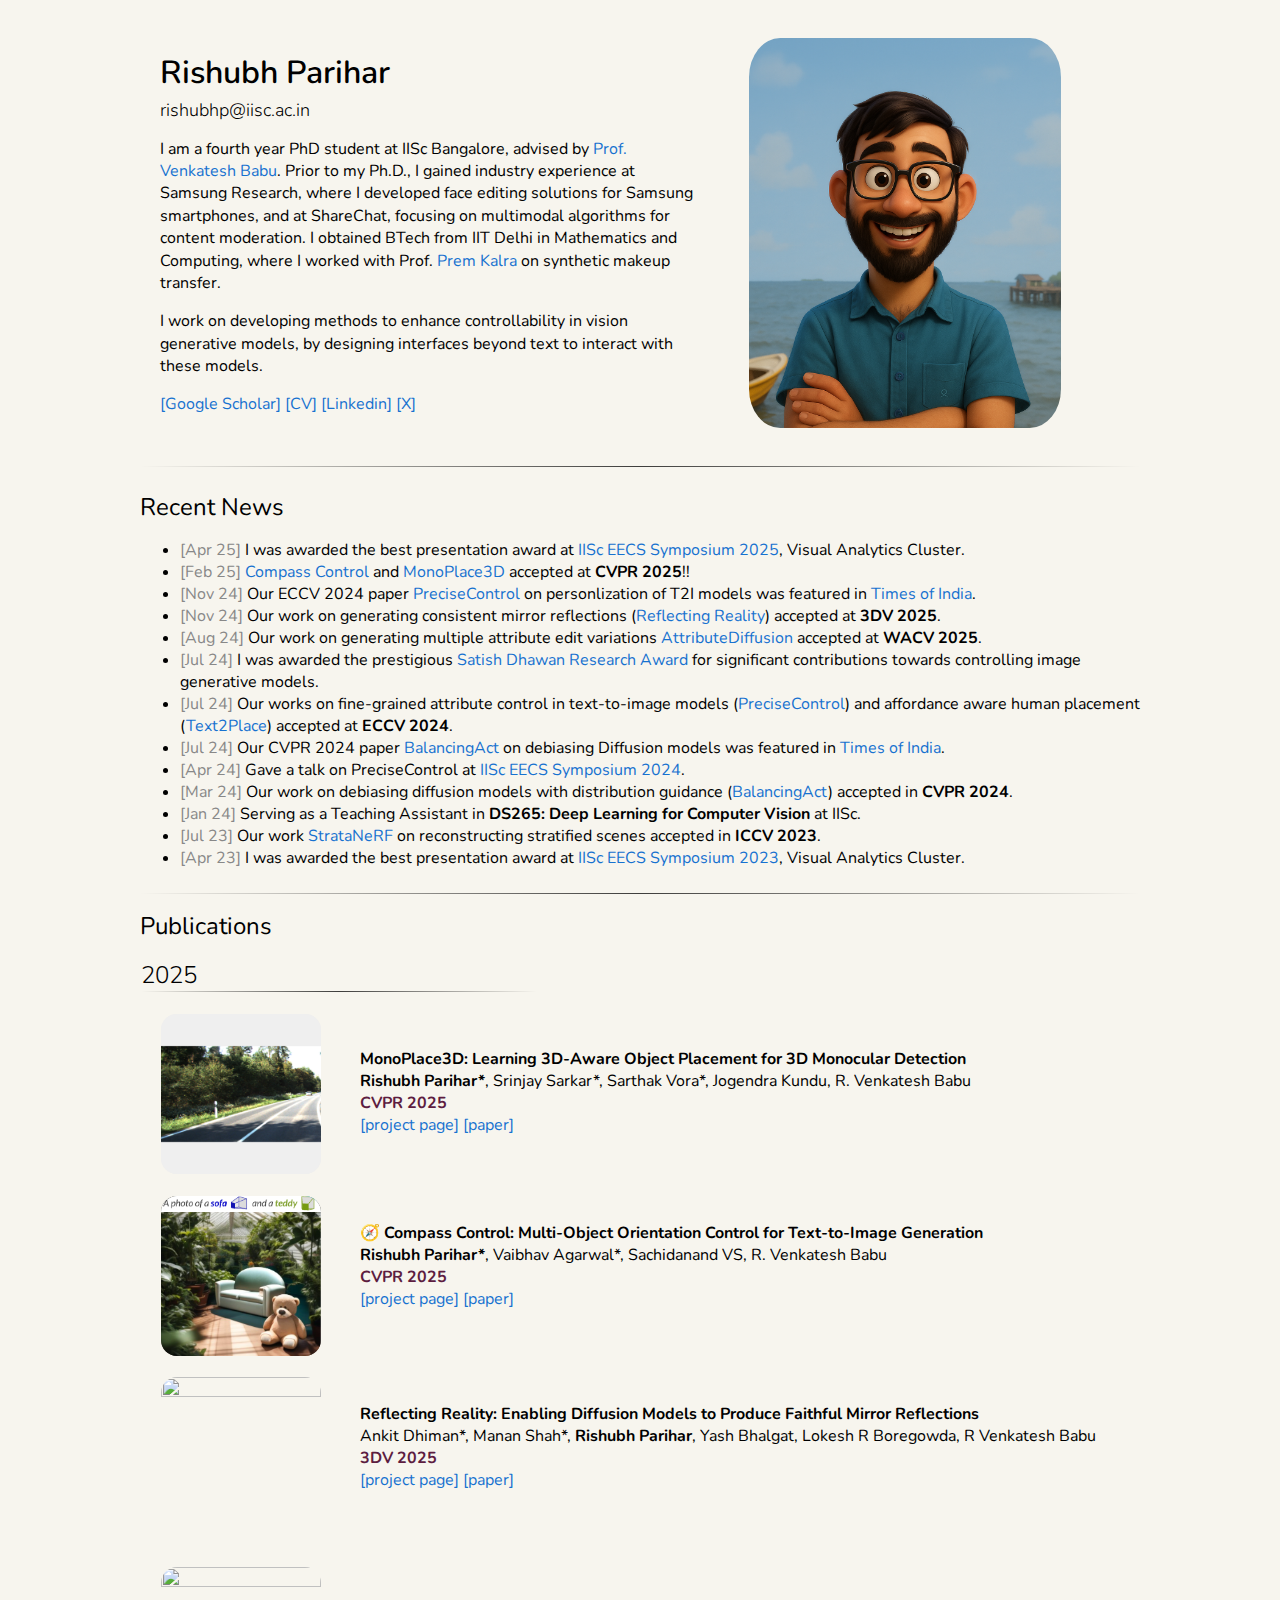
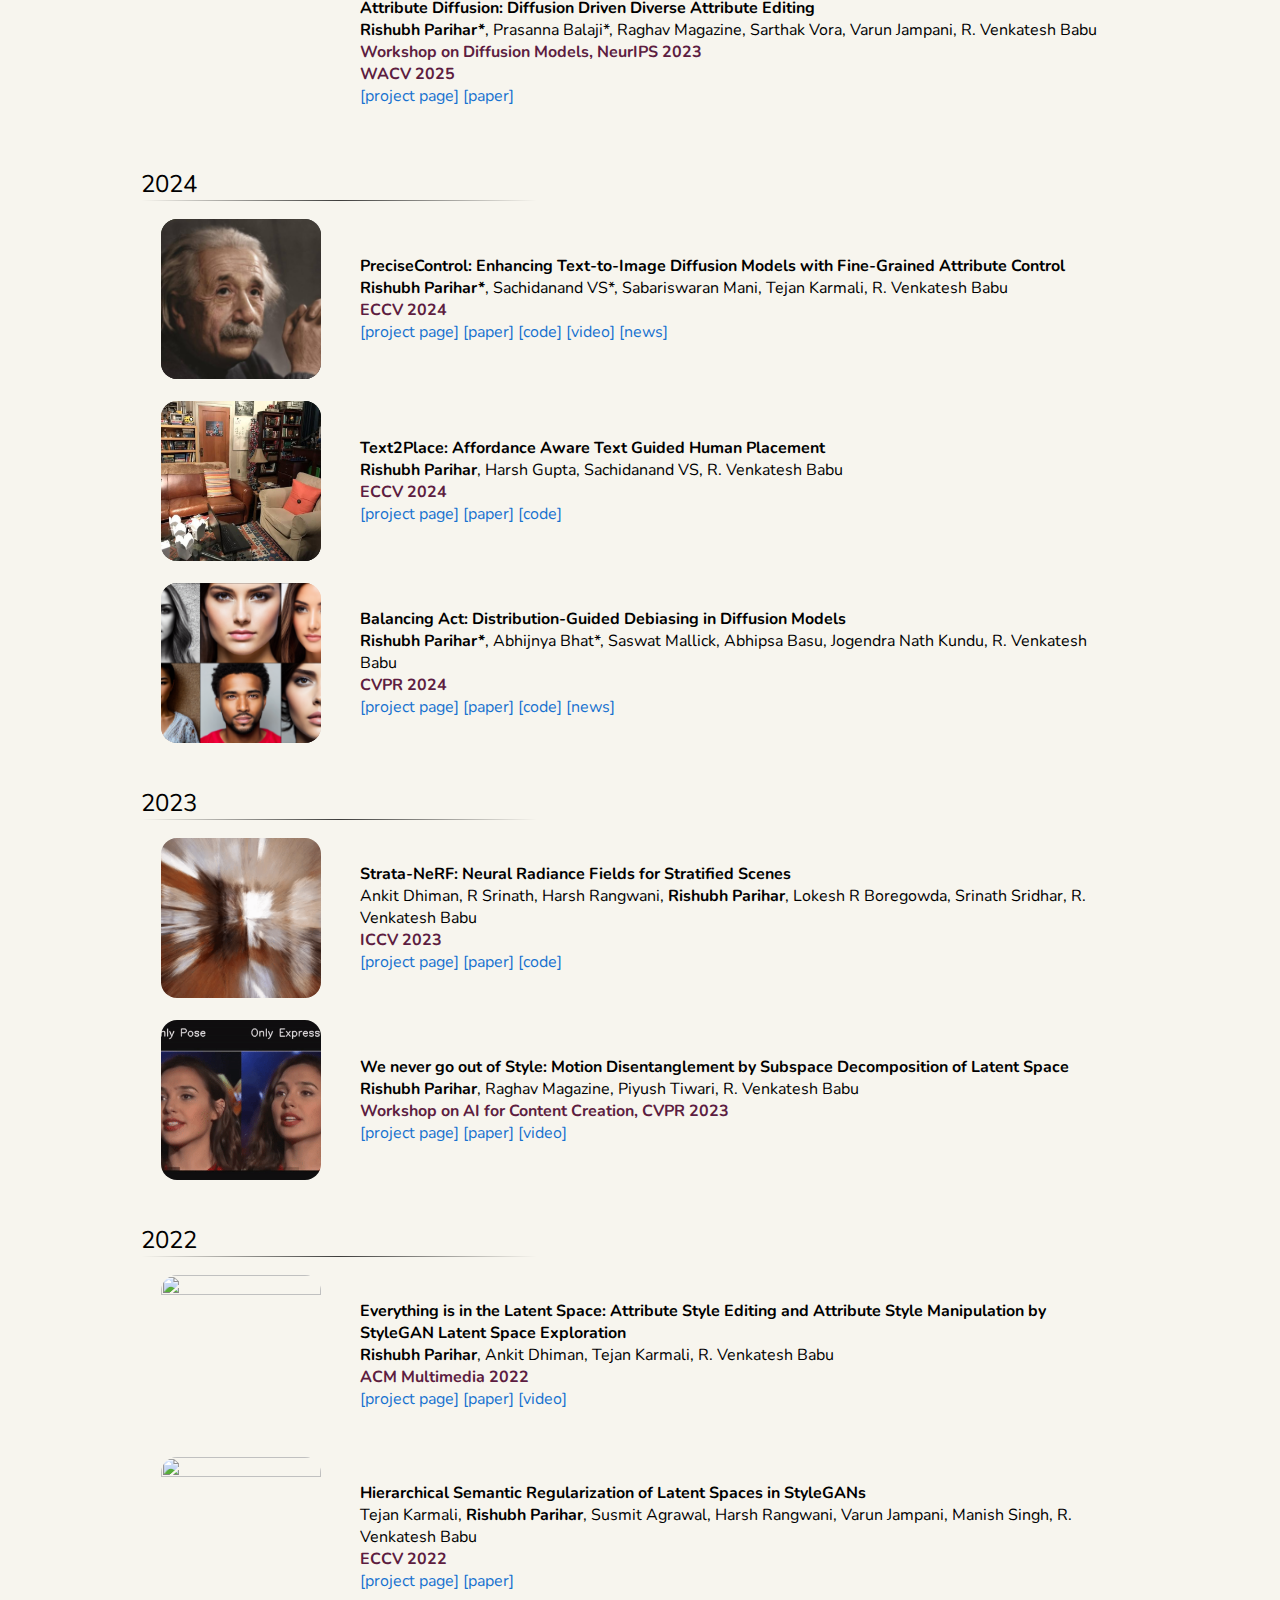
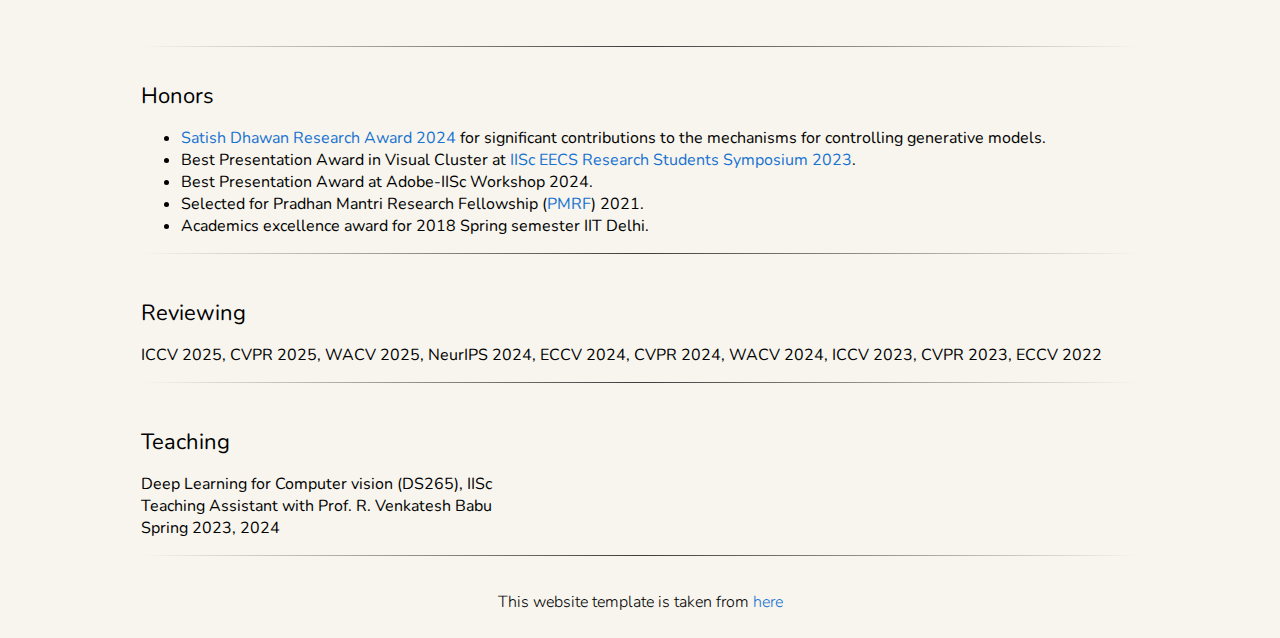
==== commit f41d022b: "changes in the website cosmetics." ====
--- a/index.html
+++ b/index.html
@@ -8,6 +8,7 @@
   <!-- <meta name="viewport" content="width=device-width, initial-scale=1">  --> 
   <link rel="stylesheet" type="text/css" href="stylesheet.css">
 	<link rel="icon" href="data:image/svg+xml,<svg xmlns=%22http://www.w3.org/2000/svg%22 viewBox=%220 0 100 100%22><text y=%22.9em%22 font-size=%2290%22>🎨</text></svg>">
+  <link href="https://fonts.googleapis.com/css2?family=Bebas+Neue&display=swap" rel="stylesheet">
   </style>
 </head>  
 
@@ -54,23 +55,23 @@
                 </font>
               </p>
               <p style="margin-top: 4px;">
-                <font size="3.5">
+                <font size="4">
                 rishubhp@iisc.ac.in
                 </font>
               </p>
-              <p style="line-height:1.4; font-family: 'Nunito', sans-serif; font-weight: 300" > 
+              <p style="line-height:1.4; font-family: 'Nunito', sans-serif; font-weight: 400" > 
               I am a fourth year PhD student at IISc Bangalore, advised by <a href="http://cds.iisc.ac.in/faculty/venky/">Prof. Venkatesh Babu</a>.
-              Prior to my Ph.D., I ga ined industry experience at Samsung Research, where I developed face editing solutions for Samsung smartphones, and at ShareChat, focusing on multimodal algorithms for content moderation. 
+              Prior to my Ph.D., I gained industry experience at Samsung Research, where I developed face editing solutions for Samsung smartphones, and at ShareChat, focusing on multimodal algorithms for content moderation. 
               I obtained BTech from IIT Delhi in Mathematics and Computing, where I worked with Prof. <a href="https://www.cse.iitd.ac.in/~pkalra/">Prem Kalra</a> on synthetic makeup transfer.   
               </p>
-              <p style="line-height:1.4; font-family: 'Nunito', sans-serif; font-weight: 300"> 
+              <p style="line-height:1.4; font-family: 'Nunito', sans-serif; font-weight: 400"> 
               I work on developing methods to enhance controllability in vision generative models, by designing interfaces beyond text to interact with these models.
               </p>
               <p style="text-align:left">
-                <a href="https://scholar.google.com/citations?user=RaRoJFYAAAAJ&hl=en">[Google Scholar]</a>
-                <a href="data/rishubh_parihar_cv.pdf">[CV]</a>
-                <a href="https://www.linkedin.com/in/rishubh-parihar?originalSubdomain=in">[Linkedin]</a>
-                <a href="https://www.linkedin.com/in/rishubh-parihar?originalSubdomain=in">[X]</a>
+                <a href="https://scholar.google.com/citations?user=RaRoJFYAAAAJ&hl=en"><strong>[Google Scholar]</strong></a>
+                <a href="data/rishubh_parihar_cv.pdf"><strong>[CV]</strong></a>
+                <a href="https://www.linkedin.com/in/rishubh-parihar?originalSubdomain=in"><strong>[Linkedin]</strong></a>
+                <a href="https://www.linkedin.com/in/rishubh-parihar?originalSubdomain=in"><strong>[X]</strong></a>
               </p>
             </td>
             <td style="padding-top:3%;padding-bottom:3%;padding-left:3%;width:40%;max-width:40%;">
@@ -91,7 +92,8 @@
                 <font size="5">Recent News</font>
               </p>
               <ul>
-		<li> <font color="#888888">[Feb 25]</font>   <a href="https://rishubhpar.github.io">Compass Control</a> and <a href="https://rishubhpar.github.io">MonoPlace3D</a> accepted at <strong>CVPR 2025</strong>!! </li>
+                <li> <font color="#888888">[Apr 25]</font>   I was awarded the best presentation award at <a href="https://eecs.iisc.ac.in/EECS2025/">IISc EECS Symposium 2025</a>, Visual Analytics Cluster. </li> 
+		            <li> <font color="#888888">[Feb 25]</font>   <a href="https://rishubhpar.github.io">Compass Control</a> and <a href="https://rishubhpar.github.io">MonoPlace3D</a> accepted at <strong>CVPR 2025</strong>!! </li>
                 <li> <font color="#888888">[Nov 24]</font>   Our ECCV 2024 paper <a href="https://rishubhpar.github.io/PreciseControl.home/">PreciseControl</a> on personlization of T2I models was featured in <a href="https://timesofindia.indiatimes.com/science/dream-to-reality-iisc-system-can-bring-photos-to-life-change-its-context/articleshow/114796003.cms">Times of India</a>. </li>
                 <li> <font color="#888888">[Nov 24]</font>   Our work on generating consistent mirror reflections (<a href="https://val.cds.iisc.ac.in/reflecting-reality.github.io/">Reflecting Reality</a>) accepted at <strong>3DV 2025</strong>. </li>
                 <li> <font color="#888888">[Aug 24]</font>   Our work on generating multiple attribute edit variations <a href="https://rishubhpar.github.io/">AttributeDiffusion</a> accepted at <strong>WACV 2025</strong>. </li>
@@ -121,7 +123,7 @@
 
 
           <td>
-            <p style="padding-bottom:0px; margin-bottom: 0px; margin-top: 0px; text-align:left; font-family: 'Nunito', sans-serif; font-weight: 400">
+            <p style="padding-bottom:0px; margin-bottom: 0px; margin-top: 0px; text-align:left; font-family: 'Nunito', sans-serif; font-weight: 300">
               <font size="5">
               2025
               </font>
@@ -131,8 +133,8 @@
 
           <!-- MonoPlace3D -->
           <tr onmouseout="monoplace3D_stop()" onmouseover="monoplace3D_start()">
-            <td style="padding-top:20;padding-bottom:20;width:20%;vertical-align:middle">
-              <div class="one">
+            <td style="padding-top:5px;padding-bottom:20;width:20%;vertical-align:middle">
+              <div class="one" style="margin-bottom:20px;padding-left:20px">
                 <div class="two" id='monoplace_image'>
                   <img class="rounded-image" src='images/mono-place-before.png' width="200"></div>
                   <img class="rounded-image" src='images/mono-place-after.png' width="200">
@@ -170,7 +172,7 @@
           <!-- CompassControl -->
           <tr onmouseout="compass_stop()" onmouseover="compass_start()">
             <td style="padding-top:20;padding-bottom:20;width:20%;vertical-align:middle">
-              <div class="one">
+              <div class="one" style="padding-left:20px">
                 <div class="two" id='compass_image'>
                   <img class="rounded-image" src='images/compass-c-before.png' width="140"></div>
                   <img class="rounded-image" src='images/compass-c-after.gif' width="140">
@@ -206,7 +208,7 @@
           <!-- Reflecting Reality --> 
           <tr onmouseout="reflectreal_stop()" onmouseover="reflectreal_start()">
             <td style="padding-top:20px;padding-bottom:20px;width:20%;vertical-align:middle">
-              <div class="one">
+              <div class="one" style="padding-left:20px">
                 <div class="two" id='reflectreal_image'>
                   <img class="rounded-image" src='images/reflecting-reality-after.png' width="140"></div>
                   <img class="rounded-image" src='images/reflecting-reality-before.png' width="140"> 
@@ -234,18 +236,17 @@
                 R Venkatesh Babu
                 <br>
                 <span class="conf-name-text"><strong>3DV 2025</strong></span>
-	            <br>
+	              <br>
                 <a href="https://val.cds.iisc.ac.in/reflecting-reality.github.io/">[project page]</a> 
                 <a href="https://arxiv.org/abs/2409.14677">[paper]</a> 
-                <br> 
               </div>
             </td>
           </tr>		
 
           <!-- Attribute Diffusion --> 
           <tr onmouseout="attributediff_stop()" onmouseover="attributediff_start()">
-            <td style="padding-top:20px;padding-bottom:20px;width:20%;vertical-align:middle">
-              <div class="one">
+            <td style="padding-top:10px;padding-bottom:20px;width:20%;vertical-align:middle">
+              <div class="one" style="margin-bottom:20px;padding-left:20px">
                 <div class="two" id='attributediff_image'>
                   <img class="rounded-image" src='images/attributediff_after.gif' width="140"></div>
                   <img class="rounded-image" src='images/attributediff_before.gif' width="140"> 
@@ -278,7 +279,6 @@
 	            <br>
               <a href="https://rishubhpar.github.io/attributediffusion/">[project page]</a>
               <a href="https://openaccess.thecvf.com/content/WACV2025/papers/Parihar_Attribute_Diffusion_Diffusion_Driven_Diverse_Attribute_Editing_WACV_2025_paper.pdf">[paper]</a> 
-              <br> 
               </div>
             </td>
           </tr>		  
@@ -295,7 +295,7 @@
           <!-- Precise Control -->
           <tr onmouseout="precise_stop()" onmouseover="precise_start()">
           <td style="padding-top:20;padding-bottom:20;width:20%;vertical-align:middle">
-              <div class="one">
+            <div class="one" style="margin-bottom:20px;padding-left:20px">
                 <div class="two" id='pc_image'>
                   <img class="rounded-image" src='images/precise-ctrl-before.png' width="140"></div>
                   <img class="rounded-image" src='images/precise-ctrl-after.png' width="140">
@@ -337,7 +337,7 @@
           <!-- Text2Place -->
           <tr onmouseout="text2place_stop()" onmouseover="text2place_start()">
             <td style="padding-top:20;padding-bottom:20;width:20%;vertical-align:middle">
-              <div class="one">
+              <div class="one" style="margin-bottom:20px;padding-left:20px">
                 <div class="two" id='personscene_image'>
                   <img class="rounded-image" src='images/person-scene-before.png' width="140"></div>
                   <img class="rounded-image" src='images/person-scene-after.png' width="140">
@@ -376,7 +376,7 @@
           <!-- BalancingAct -->
           <tr onmouseout="balance_stop()" onmouseover="balance_start()">
             <td style="padding-top:20;padding-bottom:20;width:20%;vertical-align:middle">
-              <div class="one">
+              <div class="one" style="margin-bottom:20px;padding-left:20px">
                 <div class="two" id='balanceAct_image'>
                   <img class="rounded-image" src='images/balancingAct-before.png' width="140"></div>
                   <img class="rounded-image" src='images/balancingAct-after.png' width="140">
@@ -428,7 +428,7 @@
           <!-- StrataNerF paper -->
           <tr onmouseout="strata_stop()" onmouseover="strata_start()">
             <td style="padding-top:20;padding-bottom:20;width:20%;vertical-align:middle">
-              <div class="one">
+              <div class="one" style="margin-bottom:20px;padding-left:20px">
                 <div class="two" id='stratan_image'>
                   <img class="rounded-image" src='images/stratan_after.gif' width="140"></div>
                   <img class="rounded-image" src='images/stratan_before.gif' width="140">
@@ -471,7 +471,7 @@
           <!-- Motion Style paper -->
           <tr onmouseout="motion_stop()" onmouseover="motion_start()">
             <td style="padding-top:20;padding-bottom:20;width:20%;vertical-align:bottom">
-              <div class="one">
+              <div class="one" style="margin-bottom:20px;padding-left:20px">
                 <div class="two" id='motion_image'>
                   <img class="rounded-image" src='images/motion_style_after.gif' width="140"></div>
                 <img class="rounded-image" src='images/motion_style_before.gif' width="140">  
@@ -520,7 +520,7 @@
           <!-- FLAME paper -->
           <tr onmouseout="flame_stop()" onmouseover="flame_start()">
             <td style="padding-top:20;padding-bottom:20;width:20%;vertical-align:middle">
-              <div class="one">
+              <div class="one" style="margin-bottom:20px;padding-left:20px">
                 <div class="two" id='flame_image'>
                   <img class="rounded-image" src='images/flame_before.gif' width="140"></div>
                   <img class="rounded-image" src='images/flame_after.gif' width="140">
@@ -561,7 +561,7 @@
           <!-- HSR Paper --> 
           <tr onmouseout="hsr_stop()" onmouseover="hsr_start()">
             <td style="padding-top:20;padding-bottom:20;width:20%;vertical-align:middle">
-              <div class="one">
+              <div class="one" style="margin-bottom:20px;padding-left:20px">
                 <div class="two" id='hsr_image'>
                   <img class="rounded-image" src='images/hsr_before.png' width="140"></div>
                 <img class="rounded-image" src='images/hsr_after.png' width="140">
@@ -621,11 +621,11 @@
   <tr>
     <td style="padding-top:10px; padding-bottom:10px; width:60%; vertical-align:middle">
       <p style="padding-bottom:0px; text-align:left; font-family: 'Nunito', sans-serif; font-weight: 400">
-        <span style="font-size:22px;">Reviewing</span>
+        <span style="font-size:22px">Reviewing</span>
         <br>
-        <p>
+        <p style="padding-bottom:0px; text-align:left; font-family: 'Nunito', sans-serif; font-weight: 400">
         ICCV 2025, CVPR 2025, WACV 2025, NeurIPS 2024, ECCV 2024, CVPR 2024, WACV 2024, ICCV 2023, CVPR 2023, ECCV 2022
-      </p>
+        </p>
       </p>
     <hr>
     </td>
@@ -637,7 +637,7 @@
         <span style="font-size:22px;">Teaching</span>
         <br>
         <p>
-          <p>
+          <p style="padding-bottom:0px; text-align:left; font-family: 'Nunito', sans-serif; font-weight: 400">
           <font size="3"> Deep Learning for Computer vision (DS265), IISc </font>
           <br>
           Teaching Assistant with Prof. R. Venkatesh Babu
--- a/stylesheet.css
+++ b/stylesheet.css
@@ -144,7 +144,8 @@
 }
 
 .conf-name-text {
-  color: rgb(7, 164, 10);
+  color: rgb(93, 29, 65);
+  font-family: 'Montserrat', sans-serif;
 }
 
 /* Project thumbnail styles */
@@ -170,7 +171,7 @@
 }
 
 .rounded-image {
-  width: 90%;
+  width: 100%;
   max-width: 100%;
   border-radius: 10%;
   aspect-ratio: 1;
@@ -178,7 +179,7 @@
 }
 
 .profile-container {
-  width: 90%;
+  width: 80%;
   max-width: 100%;
   aspect-ratio: 0.8;
   border-radius: 10%;
